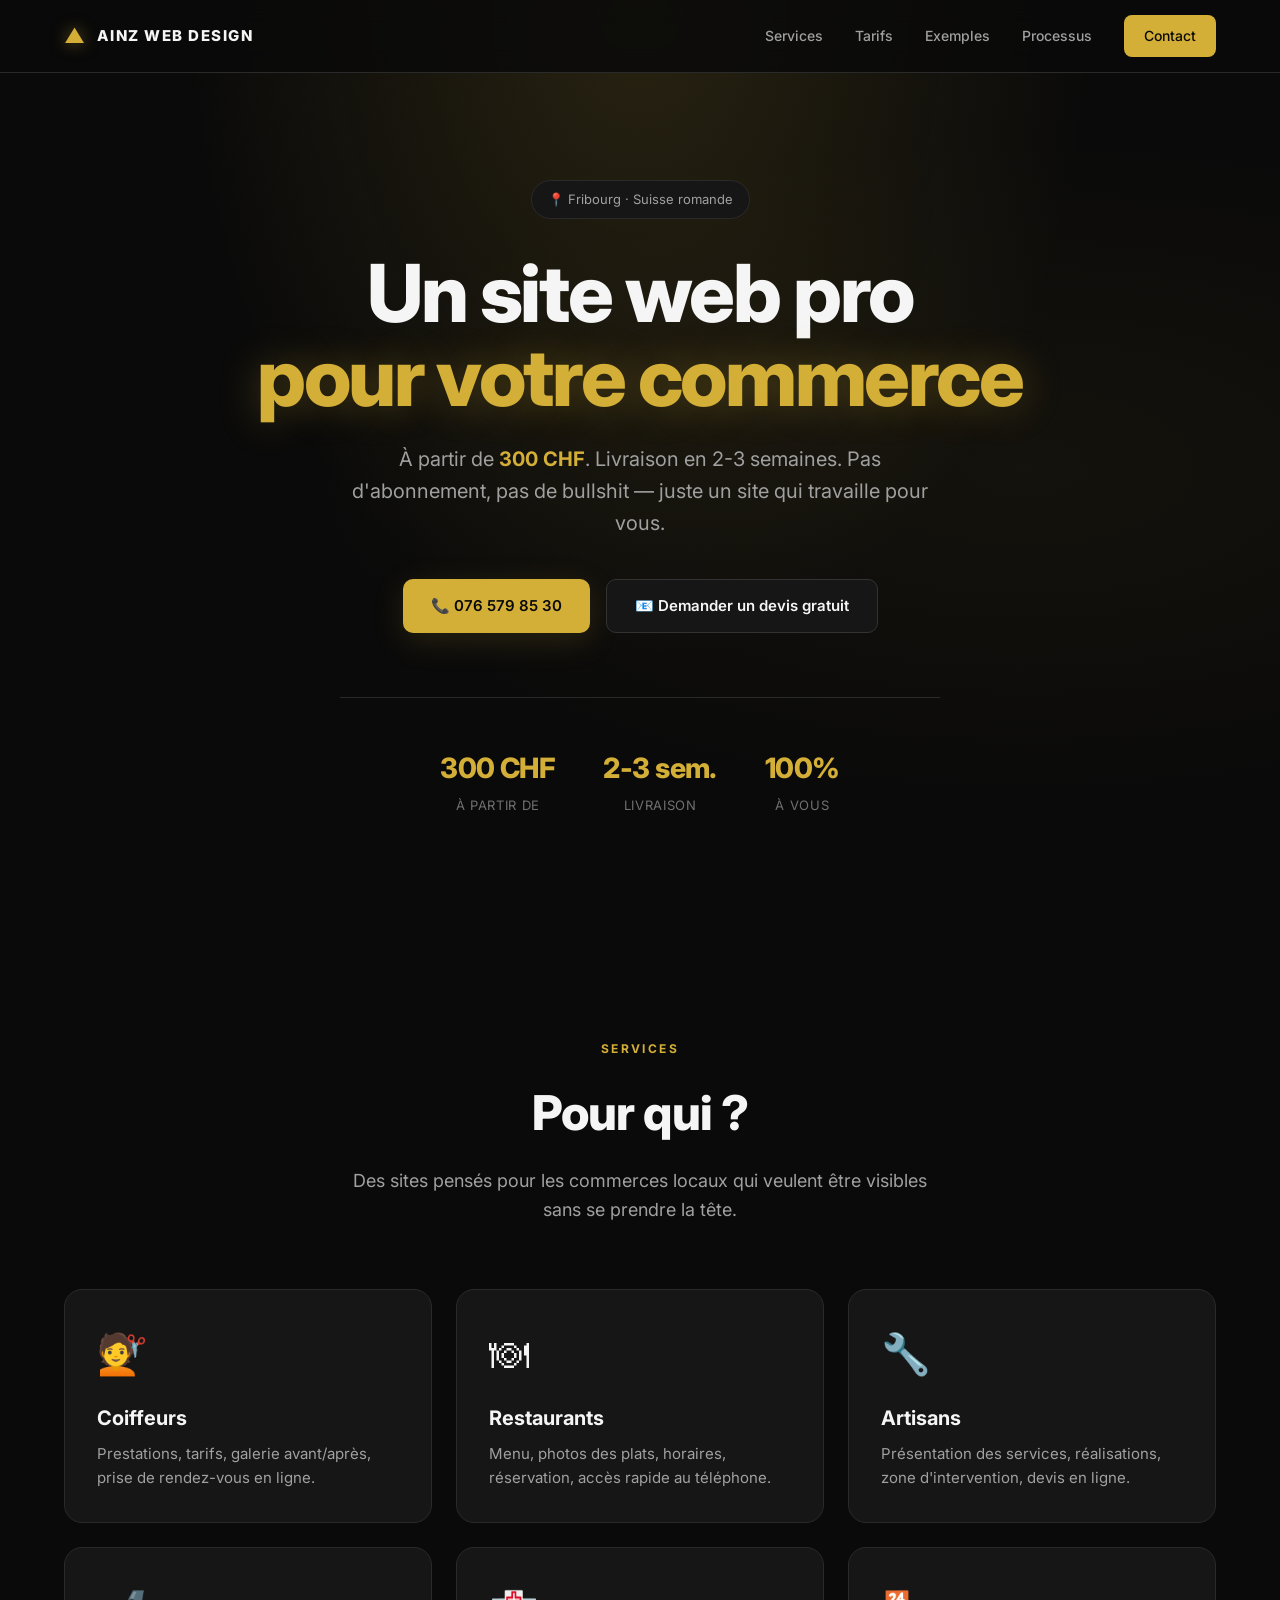
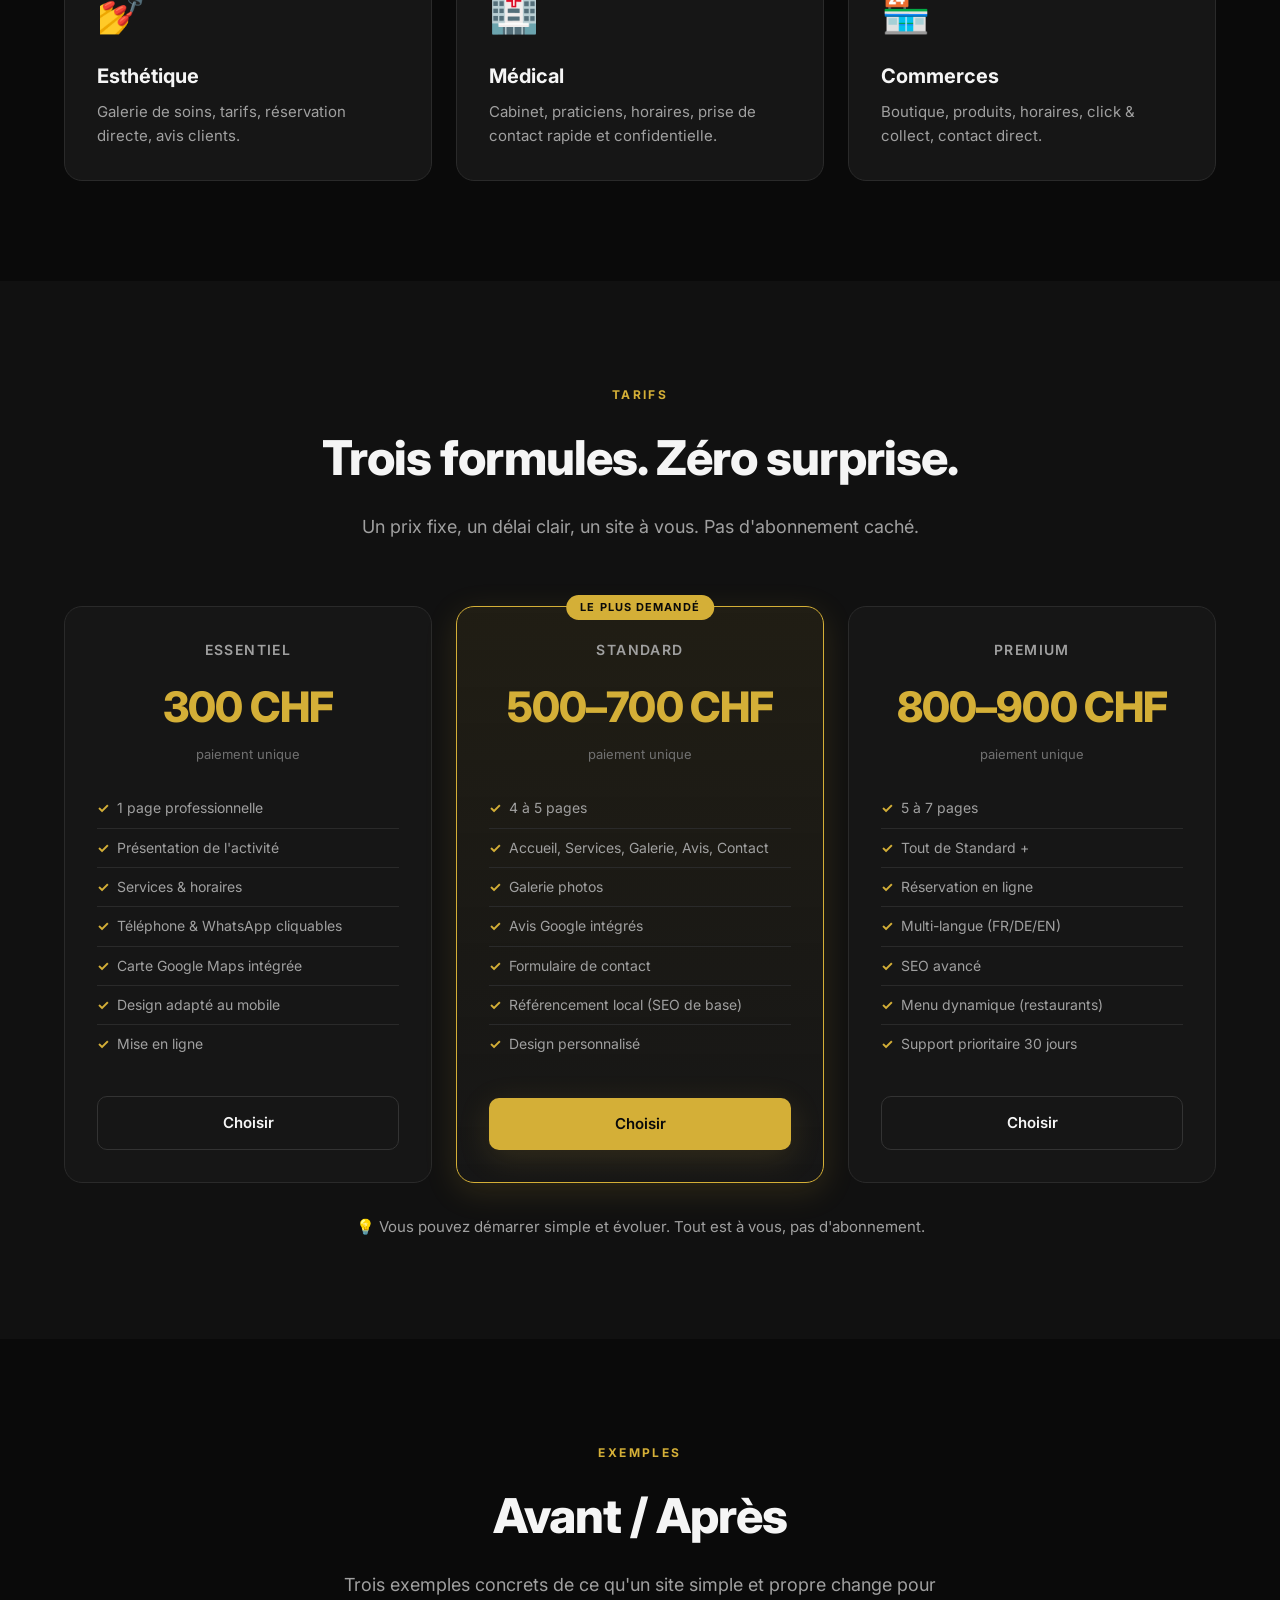
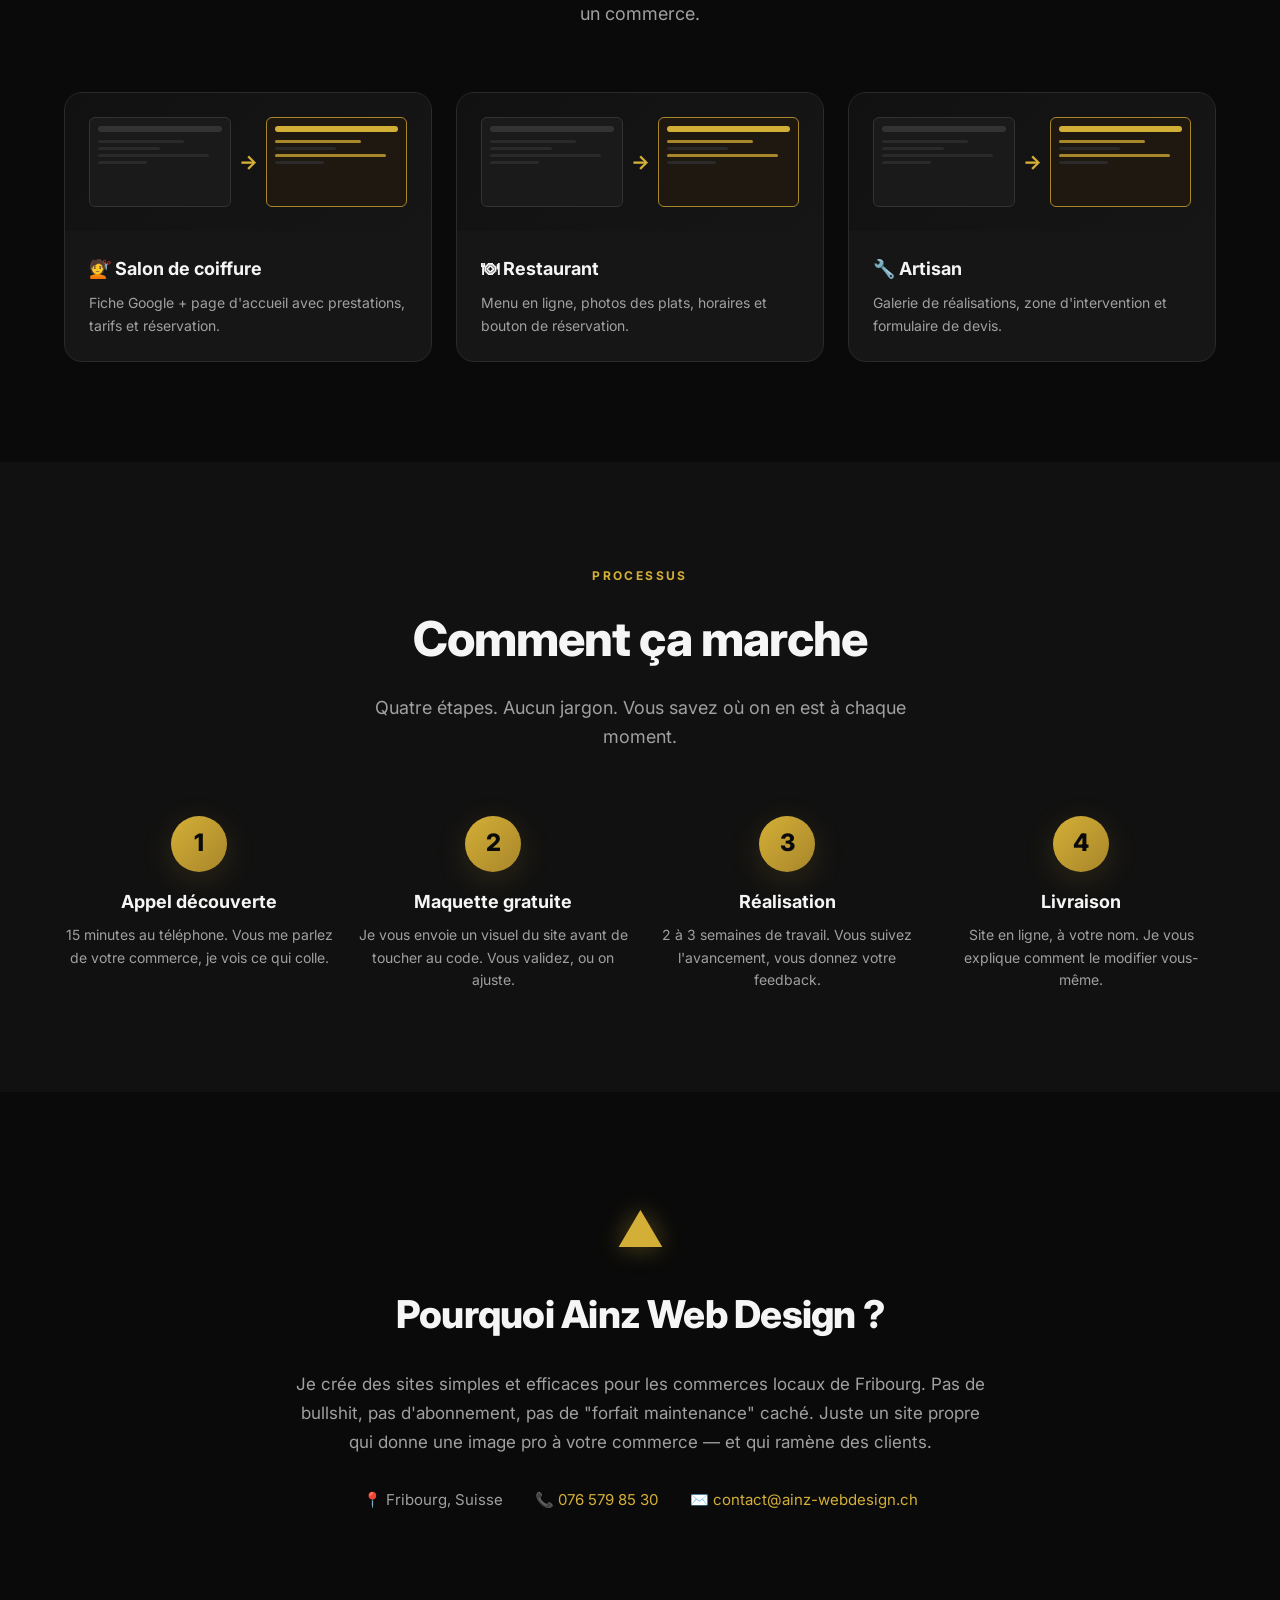
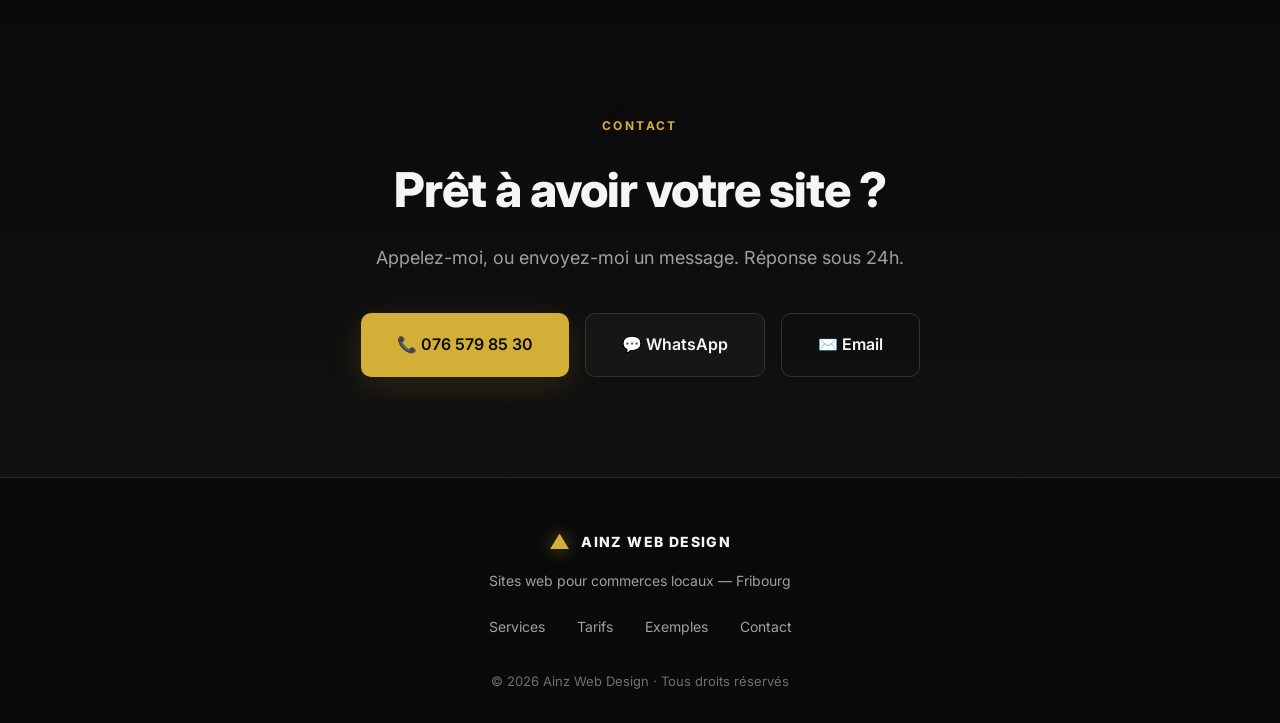
==== index.html @ 187d1e25 "Initial site Ainz Web Design" ====
<!DOCTYPE html>
<html lang="fr">
<head>
    <meta charset="UTF-8">
    <meta name="viewport" content="width=device-width, initial-scale=1.0">
    <title>Ainz Web Design — Sites web pour commerces locaux à Fribourg</title>
    <meta name="description" content="Création de sites web professionnels pour coiffeurs, restaurants, artisans et commerces locaux à Fribourg. À partir de 300 CHF. Livraison en 2-3 semaines.">
    <meta name="theme-color" content="#0a0a0a">
    <link rel="stylesheet" href="style.css">
    <link rel="preconnect" href="https://fonts.googleapis.com">
    <link rel="preconnect" href="https://fonts.gstatic.com" crossorigin>
    <link href="https://fonts.googleapis.com/css2?family=Inter:wght@400;500;600;700;800&display=swap" rel="stylesheet">
</head>
<body>

    <!-- Navigation -->
    <nav class="nav">
        <div class="container nav-inner">
            <a href="#" class="logo">
                <span class="logo-mark">▲</span>
                <span class="logo-text">AINZ WEB DESIGN</span>
            </a>
            <div class="nav-links">
                <a href="#services">Services</a>
                <a href="#pricing">Tarifs</a>
                <a href="#examples">Exemples</a>
                <a href="#process">Processus</a>
                <a href="#contact" class="nav-cta">Contact</a>
            </div>
            <button class="nav-toggle" aria-label="Menu">
                <span></span><span></span><span></span>
            </button>
        </div>
    </nav>

    <!-- Hero -->
    <header class="hero">
        <div class="hero-bg"></div>
        <div class="container hero-content">
            <div class="hero-badge">📍 Fribourg · Suisse romande</div>
            <h1 class="hero-title">
                Un site web pro<br>
                <span class="gold">pour votre commerce</span>
            </h1>
            <p class="hero-subtitle">
                À partir de <strong>300 CHF</strong>. Livraison en 2-3 semaines.
                Pas d'abonnement, pas de bullshit — juste un site qui travaille pour vous.
            </p>
            <div class="hero-cta">
                <a href="tel:+41765798530" class="btn btn-primary">
                    📞 076 579 85 30
                </a>
                <a href="#contact" class="btn btn-secondary">
                    📧 Demander un devis gratuit
                </a>
            </div>
            <div class="hero-stats">
                <div class="stat">
                    <div class="stat-num">300 CHF</div>
                    <div class="stat-label">à partir de</div>
                </div>
                <div class="stat">
                    <div class="stat-num">2-3 sem.</div>
                    <div class="stat-label">livraison</div>
                </div>
                <div class="stat">
                    <div class="stat-num">100%</div>
                    <div class="stat-label">à vous</div>
                </div>
            </div>
        </div>
    </header>

    <!-- Services -->
    <section id="services" class="section">
        <div class="container">
            <div class="section-head">
                <span class="section-tag">SERVICES</span>
                <h2>Pour qui ?</h2>
                <p>Des sites pensés pour les commerces locaux qui veulent être visibles sans se prendre la tête.</p>
            </div>
            <div class="services-grid">
                <div class="service-card">
                    <div class="service-icon">💇</div>
                    <h3>Coiffeurs</h3>
                    <p>Prestations, tarifs, galerie avant/après, prise de rendez-vous en ligne.</p>
                </div>
                <div class="service-card">
                    <div class="service-icon">🍽</div>
                    <h3>Restaurants</h3>
                    <p>Menu, photos des plats, horaires, réservation, accès rapide au téléphone.</p>
                </div>
                <div class="service-card">
                    <div class="service-icon">🔧</div>
                    <h3>Artisans</h3>
                    <p>Présentation des services, réalisations, zone d'intervention, devis en ligne.</p>
                </div>
                <div class="service-card">
                    <div class="service-icon">💅</div>
                    <h3>Esthétique</h3>
                    <p>Galerie de soins, tarifs, réservation directe, avis clients.</p>
                </div>
                <div class="service-card">
                    <div class="service-icon">🏥</div>
                    <h3>Médical</h3>
                    <p>Cabinet, praticiens, horaires, prise de contact rapide et confidentielle.</p>
                </div>
                <div class="service-card">
                    <div class="service-icon">🏪</div>
                    <h3>Commerces</h3>
                    <p>Boutique, produits, horaires, click &amp; collect, contact direct.</p>
                </div>
            </div>
        </div>
    </section>

    <!-- Pricing -->
    <section id="pricing" class="section section-alt">
        <div class="container">
            <div class="section-head">
                <span class="section-tag">TARIFS</span>
                <h2>Trois formules. Zéro surprise.</h2>
                <p>Un prix fixe, un délai clair, un site à vous. Pas d'abonnement caché.</p>
            </div>
            <div class="pricing-grid">
                <div class="pricing-card">
                    <div class="pricing-name">Essentiel</div>
                    <div class="pricing-price">300 CHF</div>
                    <div class="pricing-period">paiement unique</div>
                    <ul class="pricing-features">
                        <li>1 page professionnelle</li>
                        <li>Présentation de l'activité</li>
                        <li>Services &amp; horaires</li>
                        <li>Téléphone &amp; WhatsApp cliquables</li>
                        <li>Carte Google Maps intégrée</li>
                        <li>Design adapté au mobile</li>
                        <li>Mise en ligne</li>
                    </ul>
                    <a href="#contact" class="btn btn-outline">Choisir</a>
                </div>
                <div class="pricing-card pricing-featured">
                    <div class="pricing-badge">LE PLUS DEMANDÉ</div>
                    <div class="pricing-name">Standard</div>
                    <div class="pricing-price">500–700 CHF</div>
                    <div class="pricing-period">paiement unique</div>
                    <ul class="pricing-features">
                        <li>4 à 5 pages</li>
                        <li>Accueil, Services, Galerie, Avis, Contact</li>
                        <li>Galerie photos</li>
                        <li>Avis Google intégrés</li>
                        <li>Formulaire de contact</li>
                        <li>Référencement local (SEO de base)</li>
                        <li>Design personnalisé</li>
                    </ul>
                    <a href="#contact" class="btn btn-primary">Choisir</a>
                </div>
                <div class="pricing-card">
                    <div class="pricing-name">Premium</div>
                    <div class="pricing-price">800–900 CHF</div>
                    <div class="pricing-period">paiement unique</div>
                    <ul class="pricing-features">
                        <li>5 à 7 pages</li>
                        <li>Tout de Standard +</li>
                        <li>Réservation en ligne</li>
                        <li>Multi-langue (FR/DE/EN)</li>
                        <li>SEO avancé</li>
                        <li>Menu dynamique (restaurants)</li>
                        <li>Support prioritaire 30 jours</li>
                    </ul>
                    <a href="#contact" class="btn btn-outline">Choisir</a>
                </div>
            </div>
            <p class="pricing-note">
                💡 Vous pouvez démarrer simple et évoluer. Tout est à vous, pas d'abonnement.
            </p>
        </div>
    </section>

    <!-- Examples -->
    <section id="examples" class="section">
        <div class="container">
            <div class="section-head">
                <span class="section-tag">EXEMPLES</span>
                <h2>Avant / Après</h2>
                <p>Trois exemples concrets de ce qu'un site simple et propre change pour un commerce.</p>
            </div>
            <div class="examples-grid">
                <div class="example-card">
                    <div class="example-preview">
                        <div class="example-mock mock-before">
                            <div class="mock-bar"></div>
                            <div class="mock-line w70"></div>
                            <div class="mock-line w50"></div>
                            <div class="mock-line w90"></div>
                            <div class="mock-line w40"></div>
                        </div>
                        <div class="example-arrow">→</div>
                        <div class="example-mock mock-after">
                            <div class="mock-bar gold"></div>
                            <div class="mock-line w70 gold"></div>
                            <div class="mock-line w50"></div>
                            <div class="mock-line w90 gold"></div>
                            <div class="mock-line w40"></div>
                        </div>
                    </div>
                    <div class="example-info">
                        <h3>💇 Salon de coiffure</h3>
                        <p>Fiche Google + page d'accueil avec prestations, tarifs et réservation.</p>
                    </div>
                </div>
                <div class="example-card">
                    <div class="example-preview">
                        <div class="example-mock mock-before">
                            <div class="mock-bar"></div>
                            <div class="mock-line w70"></div>
                            <div class="mock-line w50"></div>
                            <div class="mock-line w90"></div>
                            <div class="mock-line w40"></div>
                        </div>
                        <div class="example-arrow">→</div>
                        <div class="example-mock mock-after">
                            <div class="mock-bar gold"></div>
                            <div class="mock-line w70 gold"></div>
                            <div class="mock-line w50"></div>
                            <div class="mock-line w90 gold"></div>
                            <div class="mock-line w40"></div>
                        </div>
                    </div>
                    <div class="example-info">
                        <h3>🍽 Restaurant</h3>
                        <p>Menu en ligne, photos des plats, horaires et bouton de réservation.</p>
                    </div>
                </div>
                <div class="example-card">
                    <div class="example-preview">
                        <div class="example-mock mock-before">
                            <div class="mock-bar"></div>
                            <div class="mock-line w70"></div>
                            <div class="mock-line w50"></div>
                            <div class="mock-line w90"></div>
                            <div class="mock-line w40"></div>
                        </div>
                        <div class="example-arrow">→</div>
                        <div class="example-mock mock-after">
                            <div class="mock-bar gold"></div>
                            <div class="mock-line w70 gold"></div>
                            <div class="mock-line w50"></div>
                            <div class="mock-line w90 gold"></div>
                            <div class="mock-line w40"></div>
                        </div>
                    </div>
                    <div class="example-info">
                        <h3>🔧 Artisan</h3>
                        <p>Galerie de réalisations, zone d'intervention et formulaire de devis.</p>
                    </div>
                </div>
            </div>
        </div>
    </section>

    <!-- Process -->
    <section id="process" class="section section-alt">
        <div class="container">
            <div class="section-head">
                <span class="section-tag">PROCESSUS</span>
                <h2>Comment ça marche</h2>
                <p>Quatre étapes. Aucun jargon. Vous savez où on en est à chaque moment.</p>
            </div>
            <div class="process-grid">
                <div class="process-step">
                    <div class="process-num">1</div>
                    <h3>Appel découverte</h3>
                    <p>15 minutes au téléphone. Vous me parlez de votre commerce, je vois ce qui colle.</p>
                </div>
                <div class="process-step">
                    <div class="process-num">2</div>
                    <h3>Maquette gratuite</h3>
                    <p>Je vous envoie un visuel du site avant de toucher au code. Vous validez, ou on ajuste.</p>
                </div>
                <div class="process-step">
                    <div class="process-num">3</div>
                    <h3>Réalisation</h3>
                    <p>2 à 3 semaines de travail. Vous suivez l'avancement, vous donnez votre feedback.</p>
                </div>
                <div class="process-step">
                    <div class="process-num">4</div>
                    <h3>Livraison</h3>
                    <p>Site en ligne, à votre nom. Je vous explique comment le modifier vous-même.</p>
                </div>
            </div>
        </div>
    </section>

    <!-- About -->
    <section class="section">
        <div class="container">
            <div class="about">
                <div class="about-icon">▲</div>
                <h2>Pourquoi Ainz Web Design ?</h2>
                <p>
                    Je crée des sites simples et efficaces pour les commerces locaux de Fribourg.
                    Pas de bullshit, pas d'abonnement, pas de "forfait maintenance" caché.
                    Juste un site propre qui donne une image pro à votre commerce — et qui ramène des clients.
                </p>
                <div class="about-meta">
                    <div>📍 Fribourg, Suisse</div>
                    <div>📞 <a href="tel:+41765798530">076 579 85 30</a></div>
                    <div>✉️ <a href="mailto:contact@ainz-webdesign.ch">contact@ainz-webdesign.ch</a></div>
                </div>
            </div>
        </div>
    </section>

    <!-- Contact -->
    <section id="contact" class="section section-cta">
        <div class="container">
            <div class="cta-content">
                <span class="section-tag gold">CONTACT</span>
                <h2>Prêt à avoir votre site ?</h2>
                <p>Appelez-moi, ou envoyez-moi un message. Réponse sous 24h.</p>
                <div class="cta-buttons">
                    <a href="tel:+41765798530" class="btn btn-primary btn-large">
                        📞 076 579 85 30
                    </a>
                    <a href="https://wa.me/41765798530?text=Bonjour%2C%20je%20souhaite%20un%20devis%20pour%20un%20site%20web"
                       target="_blank" rel="noopener" class="btn btn-secondary btn-large">
                        💬 WhatsApp
                    </a>
                    <a href="mailto:contact@ainz-webdesign.ch?subject=Demande%20de%20devis%20site%20web"
                       class="btn btn-outline btn-large">
                        ✉️ Email
                    </a>
                </div>
            </div>
        </div>
    </section>

    <!-- Footer -->
    <footer class="footer">
        <div class="container">
            <div class="footer-inner">
                <div class="footer-brand">
                    <span class="logo-mark">▲</span>
                    <span class="logo-text">AINZ WEB DESIGN</span>
                </div>
                <p class="footer-tagline">Sites web pour commerces locaux — Fribourg</p>
                <div class="footer-links">
                    <a href="#services">Services</a>
                    <a href="#pricing">Tarifs</a>
                    <a href="#examples">Exemples</a>
                    <a href="#contact">Contact</a>
                </div>
                <p class="footer-copy">© 2026 Ainz Web Design · Tous droits réservés</p>
            </div>
        </div>
    </footer>

    <script src="script.js"></script>
</body>
</html>
---- style.css ----
/* ============================================
   AINZ WEB DESIGN — Dark premium theme
   ============================================ */

:root {
    --bg: #0a0a0a;
    --bg-alt: #111111;
    --bg-card: #161616;
    --bg-card-hover: #1c1c1c;
    --border: #2a2a2a;
    --border-light: #333333;
    --text: #f5f5f5;
    --text-dim: #a0a0a0;
    --text-muted: #707070;
    --gold: #d4af37;
    --gold-bright: #f0c850;
    --gold-dark: #a8862a;
    --radius: 12px;
    --radius-lg: 18px;
    --shadow: 0 8px 32px rgba(0, 0, 0, 0.5);
    --shadow-gold: 0 8px 32px rgba(212, 175, 55, 0.15);
    --transition: 0.25s cubic-bezier(0.4, 0, 0.2, 1);
}

* {
    margin: 0;
    padding: 0;
    box-sizing: border-box;
}

html {
    scroll-behavior: smooth;
}

body {
    font-family: 'Inter', -apple-system, BlinkMacSystemFont, 'Segoe UI', sans-serif;
    background: var(--bg);
    color: var(--text);
    line-height: 1.6;
    -webkit-font-smoothing: antialiased;
    overflow-x: hidden;
}

a {
    color: inherit;
    text-decoration: none;
}

img {
    max-width: 100%;
    display: block;
}

.container {
    max-width: 1200px;
    margin: 0 auto;
    padding: 0 24px;
}

/* ============================================
   Navigation
   ============================================ */

.nav {
    position: fixed;
    top: 0;
    left: 0;
    right: 0;
    z-index: 100;
    background: rgba(10, 10, 10, 0.85);
    backdrop-filter: blur(12px);
    -webkit-backdrop-filter: blur(12px);
    border-bottom: 1px solid var(--border);
    transition: var(--transition);
}

.nav.scrolled {
    background: rgba(10, 10, 10, 0.95);
}

.nav-inner {
    display: flex;
    align-items: center;
    justify-content: space-between;
    height: 72px;
}

.logo {
    display: flex;
    align-items: center;
    gap: 10px;
    font-weight: 800;
    font-size: 15px;
    letter-spacing: 0.1em;
}

.logo-mark {
    color: var(--gold);
    font-size: 20px;
    text-shadow: 0 0 16px rgba(212, 175, 55, 0.5);
}

.nav-links {
    display: flex;
    align-items: center;
    gap: 32px;
}

.nav-links a {
    color: var(--text-dim);
    font-size: 14px;
    font-weight: 500;
    transition: var(--transition);
}

.nav-links a:hover {
    color: var(--gold);
}

.nav-cta {
    background: var(--gold);
    color: var(--bg) !important;
    padding: 10px 20px;
    border-radius: 8px;
    font-weight: 600;
}

.nav-cta:hover {
    background: var(--gold-bright) !important;
    color: var(--bg) !important;
    transform: translateY(-1px);
}

.nav-toggle {
    display: none;
    flex-direction: column;
    gap: 5px;
    background: none;
    border: none;
    cursor: pointer;
    padding: 8px;
}

.nav-toggle span {
    display: block;
    width: 24px;
    height: 2px;
    background: var(--text);
    transition: var(--transition);
}

/* ============================================
   Hero
   ============================================ */

.hero {
    position: relative;
    padding: 180px 0 120px;
    overflow: hidden;
    text-align: center;
}

.hero-bg {
    position: absolute;
    inset: 0;
    background:
        radial-gradient(ellipse at 50% 0%, rgba(212, 175, 55, 0.15) 0%, transparent 50%),
        radial-gradient(ellipse at 80% 50%, rgba(212, 175, 55, 0.05) 0%, transparent 50%);
    pointer-events: none;
}

.hero-content {
    position: relative;
    z-index: 1;
}

.hero-badge {
    display: inline-block;
    padding: 8px 16px;
    background: var(--bg-card);
    border: 1px solid var(--border);
    border-radius: 999px;
    font-size: 13px;
    color: var(--text-dim);
    margin-bottom: 32px;
}

.hero-title {
    font-size: clamp(2.5rem, 7vw, 5rem);
    font-weight: 800;
    line-height: 1.05;
    letter-spacing: -0.03em;
    margin-bottom: 24px;
}

.gold {
    color: var(--gold);
    text-shadow: 0 0 40px rgba(212, 175, 55, 0.3);
}

.hero-subtitle {
    font-size: clamp(1rem, 2vw, 1.25rem);
    color: var(--text-dim);
    max-width: 600px;
    margin: 0 auto 40px;
}

.hero-subtitle strong {
    color: var(--gold);
}

.hero-cta {
    display: flex;
    gap: 16px;
    justify-content: center;
    flex-wrap: wrap;
    margin-bottom: 64px;
}

.hero-stats {
    display: flex;
    gap: 48px;
    justify-content: center;
    flex-wrap: wrap;
    padding-top: 48px;
    border-top: 1px solid var(--border);
    max-width: 600px;
    margin: 0 auto;
}

.stat {
    text-align: center;
}

.stat-num {
    font-size: 28px;
    font-weight: 800;
    color: var(--gold);
    letter-spacing: -0.02em;
}

.stat-label {
    font-size: 13px;
    color: var(--text-muted);
    text-transform: uppercase;
    letter-spacing: 0.05em;
    margin-top: 4px;
}

/* ============================================
   Buttons
   ============================================ */

.btn {
    display: inline-flex;
    align-items: center;
    justify-content: center;
    gap: 8px;
    padding: 14px 28px;
    border-radius: 10px;
    font-weight: 600;
    font-size: 15px;
    cursor: pointer;
    border: none;
    transition: var(--transition);
    font-family: inherit;
}

.btn-primary {
    background: var(--gold);
    color: var(--bg);
    box-shadow: var(--shadow-gold);
}

.btn-primary:hover {
    background: var(--gold-bright);
    transform: translateY(-2px);
    box-shadow: 0 12px 40px rgba(212, 175, 55, 0.3);
}

.btn-secondary {
    background: var(--bg-card);
    color: var(--text);
    border: 1px solid var(--border-light);
}

.btn-secondary:hover {
    background: var(--bg-card-hover);
    border-color: var(--gold);
    color: var(--gold);
    transform: translateY(-2px);
}

.btn-outline {
    background: transparent;
    color: var(--text);
    border: 1px solid var(--border-light);
}

.btn-outline:hover {
    background: var(--bg-card);
    border-color: var(--gold);
    color: var(--gold);
}

.btn-large {
    padding: 18px 36px;
    font-size: 16px;
}

/* ============================================
   Sections
   ============================================ */

.section {
    padding: 100px 0;
}

.section-alt {
    background: var(--bg-alt);
}

.section-head {
    text-align: center;
    margin-bottom: 64px;
}

.section-tag {
    display: inline-block;
    color: var(--gold);
    font-size: 12px;
    font-weight: 700;
    letter-spacing: 0.2em;
    margin-bottom: 16px;
}

.section-head h2 {
    font-size: clamp(2rem, 4vw, 3rem);
    font-weight: 800;
    letter-spacing: -0.02em;
    margin-bottom: 16px;
}

.section-head p {
    font-size: 18px;
    color: var(--text-dim);
    max-width: 600px;
    margin: 0 auto;
}

/* ============================================
   Services
   ============================================ */

.services-grid {
    display: grid;
    grid-template-columns: repeat(auto-fit, minmax(280px, 1fr));
    gap: 24px;
}

.service-card {
    background: var(--bg-card);
    border: 1px solid var(--border);
    border-radius: var(--radius-lg);
    padding: 32px;
    transition: var(--transition);
}

.service-card:hover {
    background: var(--bg-card-hover);
    border-color: var(--gold);
    transform: translateY(-4px);
    box-shadow: var(--shadow-gold);
}

.service-icon {
    font-size: 40px;
    margin-bottom: 16px;
}

.service-card h3 {
    font-size: 20px;
    font-weight: 700;
    margin-bottom: 8px;
}

.service-card p {
    color: var(--text-dim);
    font-size: 15px;
}

/* ============================================
   Pricing
   ============================================ */

.pricing-grid {
    display: grid;
    grid-template-columns: repeat(auto-fit, minmax(280px, 1fr));
    gap: 24px;
    margin-bottom: 32px;
}

.pricing-card {
    background: var(--bg-card);
    border: 1px solid var(--border);
    border-radius: var(--radius-lg);
    padding: 32px;
    text-align: center;
    position: relative;
    transition: var(--transition);
    display: flex;
    flex-direction: column;
}

.pricing-card:hover {
    transform: translateY(-4px);
    border-color: var(--gold);
}

.pricing-featured {
    background: linear-gradient(180deg, rgba(212, 175, 55, 0.08) 0%, var(--bg-card) 100%);
    border-color: var(--gold);
    box-shadow: var(--shadow-gold);
}

.pricing-badge {
    position: absolute;
    top: -12px;
    left: 50%;
    transform: translateX(-50%);
    background: var(--gold);
    color: var(--bg);
    padding: 4px 14px;
    border-radius: 999px;
    font-size: 11px;
    font-weight: 700;
    letter-spacing: 0.1em;
    white-space: nowrap;
}

.pricing-name {
    font-size: 14px;
    font-weight: 600;
    color: var(--text-dim);
    letter-spacing: 0.1em;
    text-transform: uppercase;
    margin-bottom: 12px;
}

.pricing-price {
    font-size: 42px;
    font-weight: 800;
    color: var(--gold);
    letter-spacing: -0.02em;
    margin-bottom: 4px;
}

.pricing-period {
    font-size: 13px;
    color: var(--text-muted);
    margin-bottom: 24px;
}

.pricing-features {
    list-style: none;
    text-align: left;
    margin-bottom: 32px;
    flex: 1;
}

.pricing-features li {
    padding: 8px 0;
    font-size: 14px;
    color: var(--text-dim);
    border-bottom: 1px solid var(--border);
}

.pricing-features li:last-child {
    border-bottom: none;
}

.pricing-features li::before {
    content: "✓";
    color: var(--gold);
    font-weight: 700;
    margin-right: 8px;
}

.pricing-note {
    text-align: center;
    color: var(--text-dim);
    font-size: 15px;
    margin-top: 24px;
}

/* ============================================
   Examples
   ============================================ */

.examples-grid {
    display: grid;
    grid-template-columns: repeat(auto-fit, minmax(300px, 1fr));
    gap: 24px;
}

.example-card {
    background: var(--bg-card);
    border: 1px solid var(--border);
    border-radius: var(--radius-lg);
    overflow: hidden;
    transition: var(--transition);
}

.example-card:hover {
    transform: translateY(-4px);
    border-color: var(--gold);
}

.example-preview {
    display: flex;
    align-items: center;
    gap: 8px;
    padding: 24px;
    background: linear-gradient(135deg, var(--bg-alt) 0%, var(--bg-card) 100%);
    justify-content: center;
}

.example-mock {
    background: #1a1a1a;
    border: 1px solid var(--border-light);
    border-radius: 6px;
    padding: 8px;
    flex: 1;
    min-height: 90px;
    display: flex;
    flex-direction: column;
    gap: 4px;
}

.mock-after {
    background: #1f1810;
    border-color: var(--gold-dark);
}

.mock-bar {
    height: 6px;
    background: #333;
    border-radius: 3px;
    margin-bottom: 4px;
}

.mock-bar.gold {
    background: var(--gold);
}

.mock-line {
    height: 3px;
    background: #2a2a2a;
    border-radius: 2px;
}

.mock-line.gold {
    background: var(--gold-dark);
}

.w40 { width: 40%; }
.w50 { width: 50%; }
.w70 { width: 70%; }
.w90 { width: 90%; }

.example-arrow {
    color: var(--gold);
    font-size: 20px;
    font-weight: 700;
}

.example-info {
    padding: 24px;
}

.example-info h3 {
    font-size: 18px;
    font-weight: 700;
    margin-bottom: 8px;
}

.example-info p {
    color: var(--text-dim);
    font-size: 14px;
}

/* ============================================
   Process
   ============================================ */

.process-grid {
    display: grid;
    grid-template-columns: repeat(auto-fit, minmax(220px, 1fr));
    gap: 24px;
}

.process-step {
    text-align: center;
}

.process-num {
    width: 56px;
    height: 56px;
    margin: 0 auto 16px;
    background: linear-gradient(135deg, var(--gold) 0%, var(--gold-dark) 100%);
    color: var(--bg);
    border-radius: 50%;
    display: flex;
    align-items: center;
    justify-content: center;
    font-size: 24px;
    font-weight: 800;
    box-shadow: var(--shadow-gold);
}

.process-step h3 {
    font-size: 18px;
    font-weight: 700;
    margin-bottom: 8px;
}

.process-step p {
    color: var(--text-dim);
    font-size: 14px;
}

/* ============================================
   About
   ============================================ */

.about {
    max-width: 700px;
    margin: 0 auto;
    text-align: center;
}

.about-icon {
    font-size: 48px;
    color: var(--gold);
    margin-bottom: 16px;
    text-shadow: 0 0 24px rgba(212, 175, 55, 0.4);
}

.about h2 {
    font-size: clamp(1.75rem, 3vw, 2.5rem);
    font-weight: 800;
    letter-spacing: -0.02em;
    margin-bottom: 24px;
}

.about p {
    font-size: 17px;
    color: var(--text-dim);
    line-height: 1.7;
    margin-bottom: 32px;
}

.about-meta {
    display: flex;
    gap: 32px;
    justify-content: center;
    flex-wrap: wrap;
    color: var(--text-dim);
    font-size: 15px;
}

.about-meta a {
    color: var(--gold);
    transition: var(--transition);
}

.about-meta a:hover {
    color: var(--gold-bright);
}

/* ============================================
   CTA section
   ============================================ */

.section-cta {
    background: linear-gradient(180deg, var(--bg) 0%, var(--bg-alt) 100%);
}

.cta-content {
    text-align: center;
    max-width: 700px;
    margin: 0 auto;
}

.cta-content h2 {
    font-size: clamp(2rem, 4vw, 3rem);
    font-weight: 800;
    letter-spacing: -0.02em;
    margin-bottom: 16px;
}

.cta-content p {
    font-size: 18px;
    color: var(--text-dim);
    margin-bottom: 40px;
}

.cta-buttons {
    display: flex;
    gap: 16px;
    justify-content: center;
    flex-wrap: wrap;
}

/* ============================================
   Footer
   ============================================ */

.footer {
    background: var(--bg);
    border-top: 1px solid var(--border);
    padding: 48px 0 32px;
}

.footer-inner {
    text-align: center;
}

.footer-brand {
    display: flex;
    align-items: center;
    justify-content: center;
    gap: 10px;
    margin-bottom: 12px;
    font-weight: 800;
    font-size: 14px;
    letter-spacing: 0.1em;
}

.footer-tagline {
    color: var(--text-dim);
    font-size: 14px;
    margin-bottom: 24px;
}

.footer-links {
    display: flex;
    gap: 32px;
    justify-content: center;
    margin-bottom: 32px;
    flex-wrap: wrap;
}

.footer-links a {
    color: var(--text-dim);
    font-size: 14px;
    transition: var(--transition);
}

.footer-links a:hover {
    color: var(--gold);
}

.footer-copy {
    color: var(--text-muted);
    font-size: 13px;
}

/* ============================================
   Fade-in animation
   ============================================ */

.fade-in {
    opacity: 0;
    transform: translateY(20px);
    transition: opacity 0.6s ease-out, transform 0.6s ease-out;
}

.fade-in.visible {
    opacity: 1;
    transform: translateY(0);
}

/* ============================================
   Mobile responsive
   ============================================ */

@media (max-width: 768px) {
    .nav-links {
        display: none;
        position: absolute;
        top: 72px;
        left: 0;
        right: 0;
        flex-direction: column;
        background: rgba(10, 10, 10, 0.98);
        backdrop-filter: blur(12px);
        border-bottom: 1px solid var(--border);
        padding: 24px;
        gap: 20px;
        align-items: flex-start;
    }

    .nav-links.open {
        display: flex;
    }

    .nav-toggle {
        display: flex;
    }

    .nav-toggle.active span:nth-child(1) {
        transform: translateY(7px) rotate(45deg);
    }

    .nav-toggle.active span:nth-child(2) {
        opacity: 0;
    }

    .nav-toggle.active span:nth-child(3) {
        transform: translateY(-7px) rotate(-45deg);
    }

    .hero {
        padding: 140px 0 80px;
    }

    .section {
        padding: 64px 0;
    }

    .section-head {
        margin-bottom: 40px;
    }

    .hero-stats {
        gap: 32px;
    }

    .stat-num {
        font-size: 22px;
    }

    .about-meta {
        gap: 16px;
        flex-direction: column;
    }

    .footer-links {
        gap: 20px;
    }
}
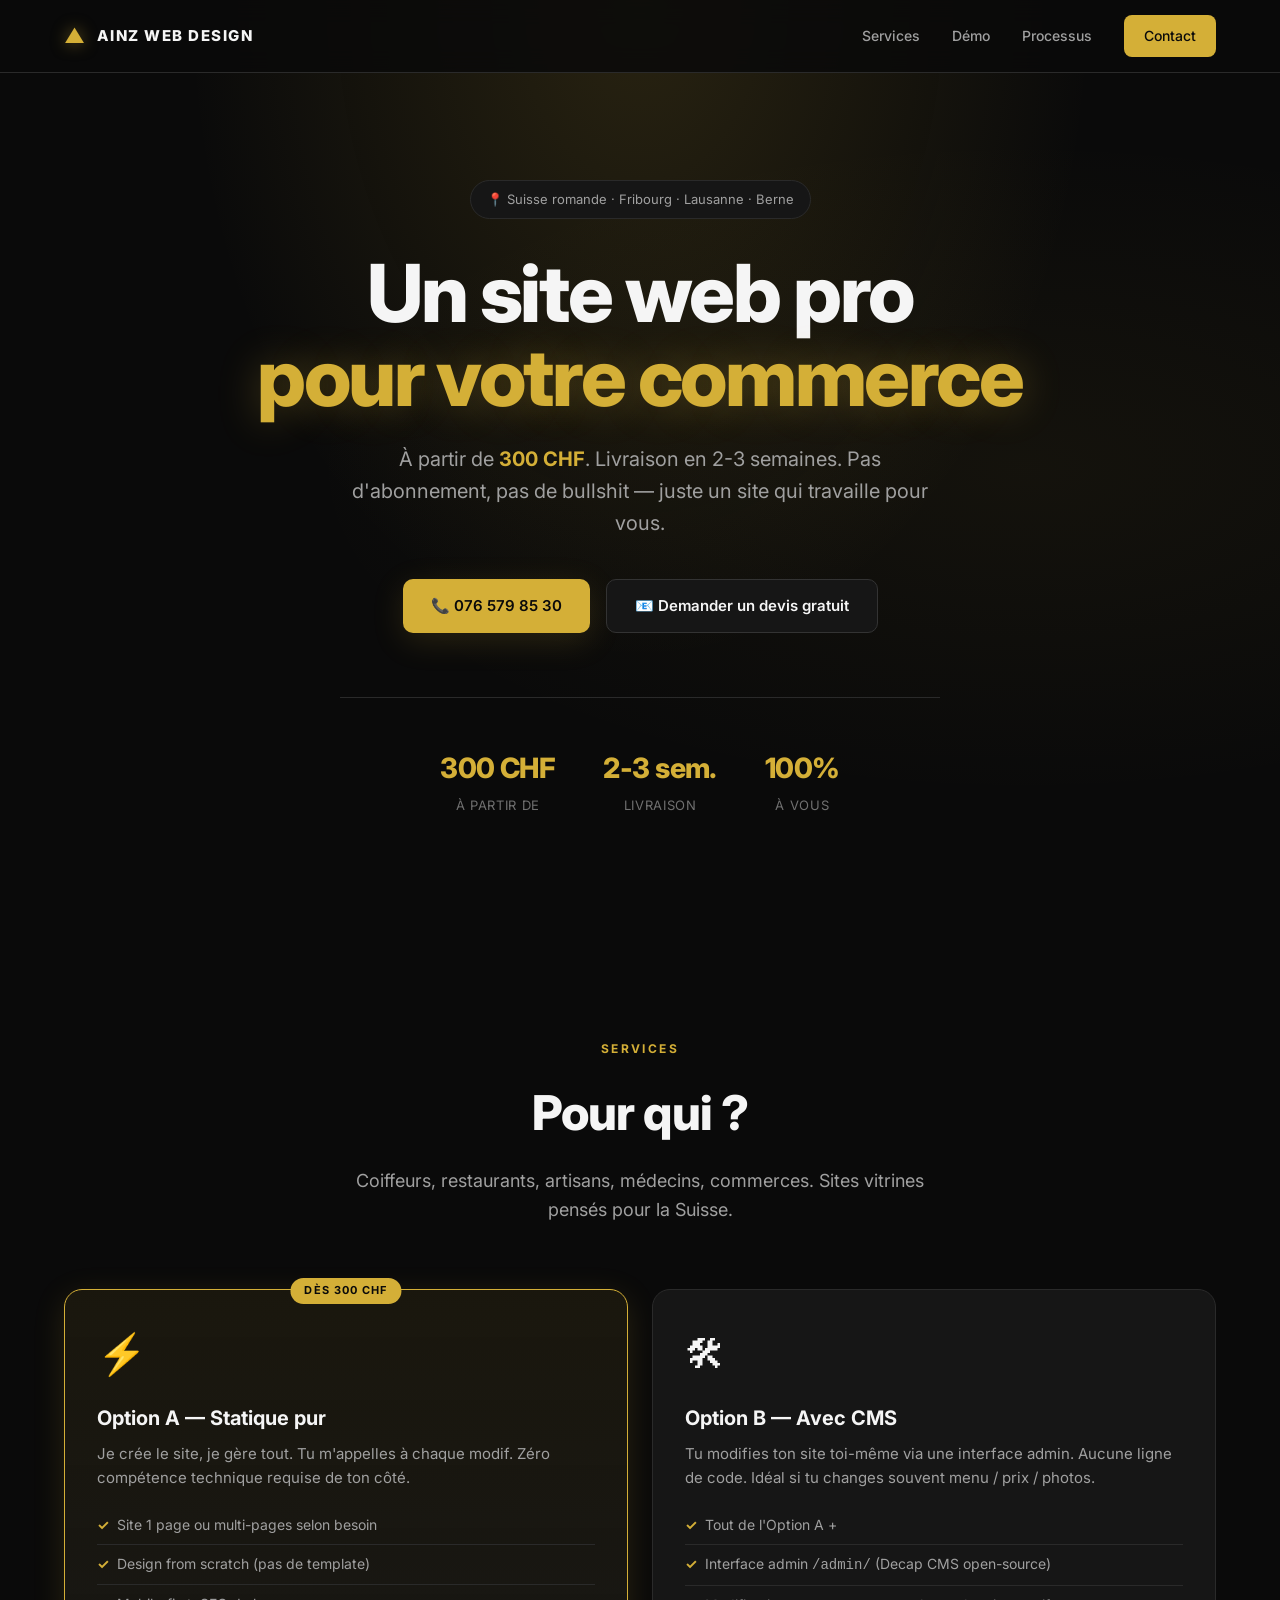
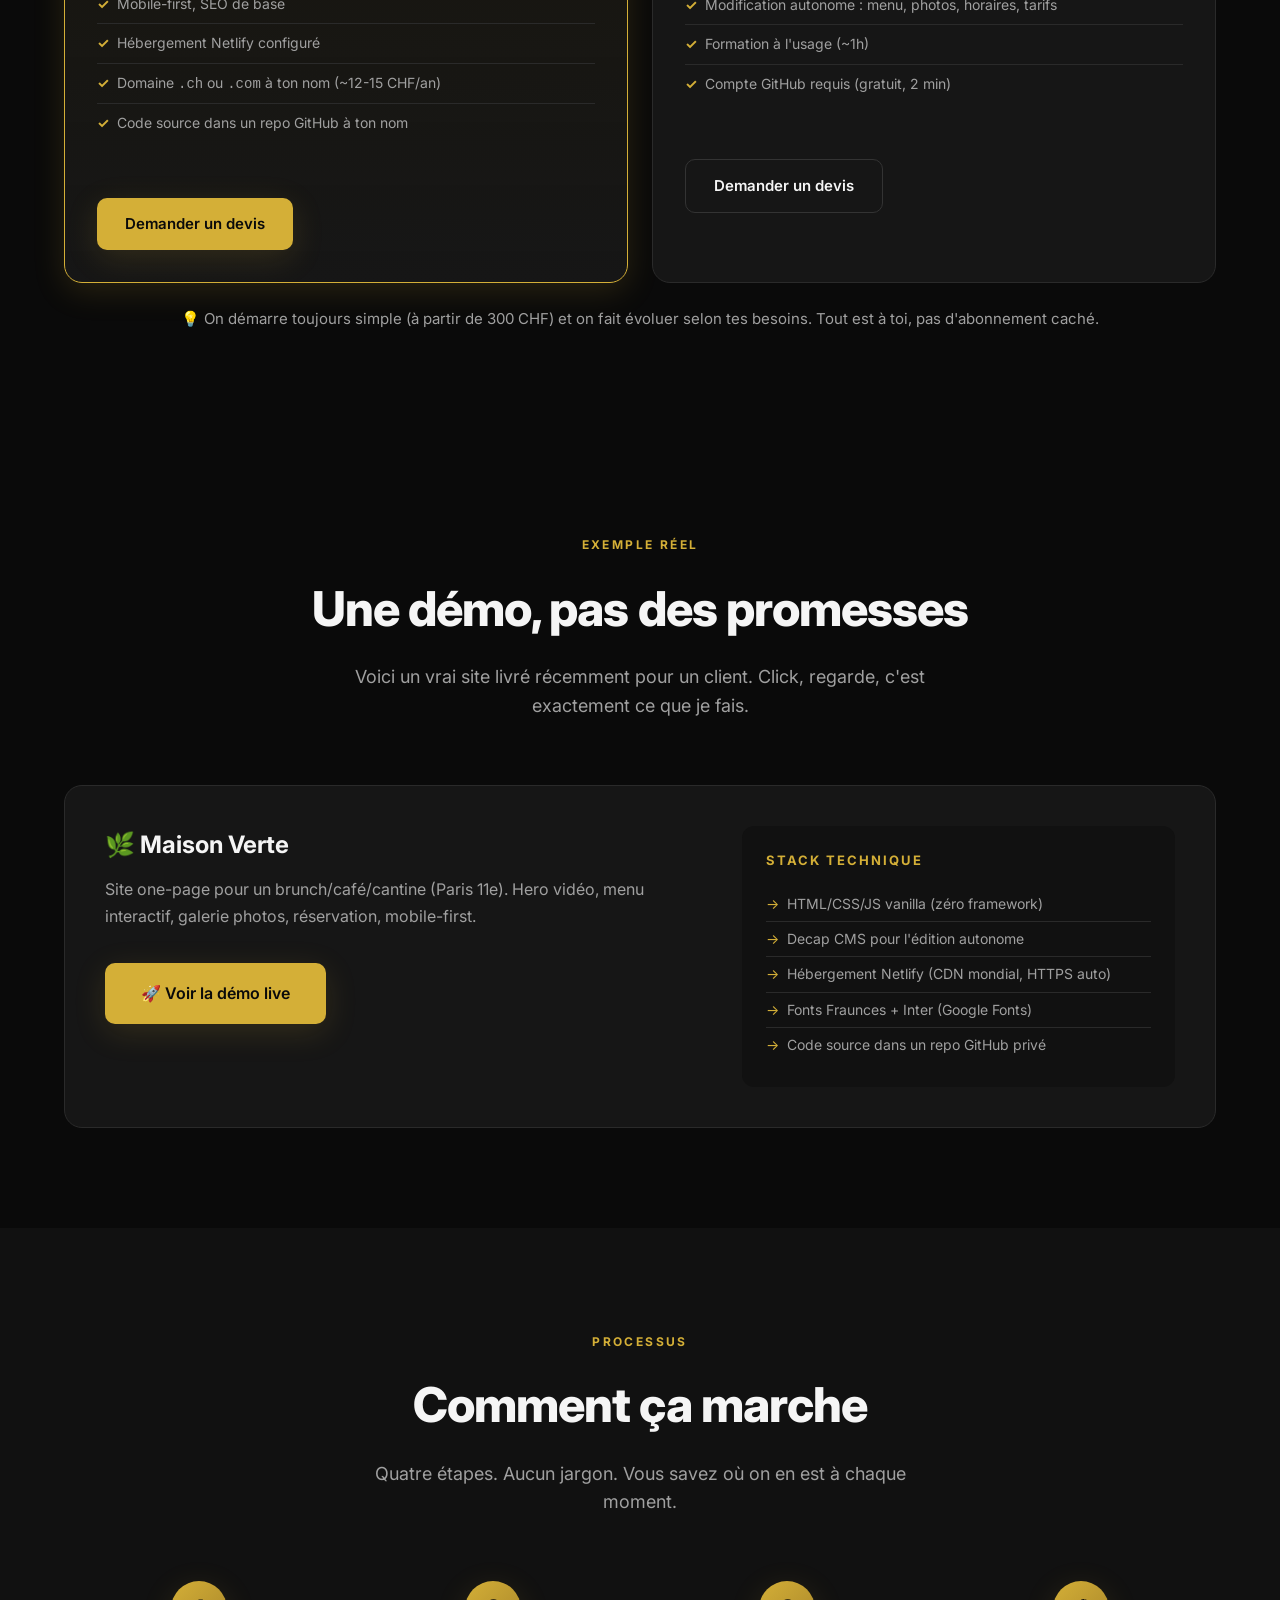
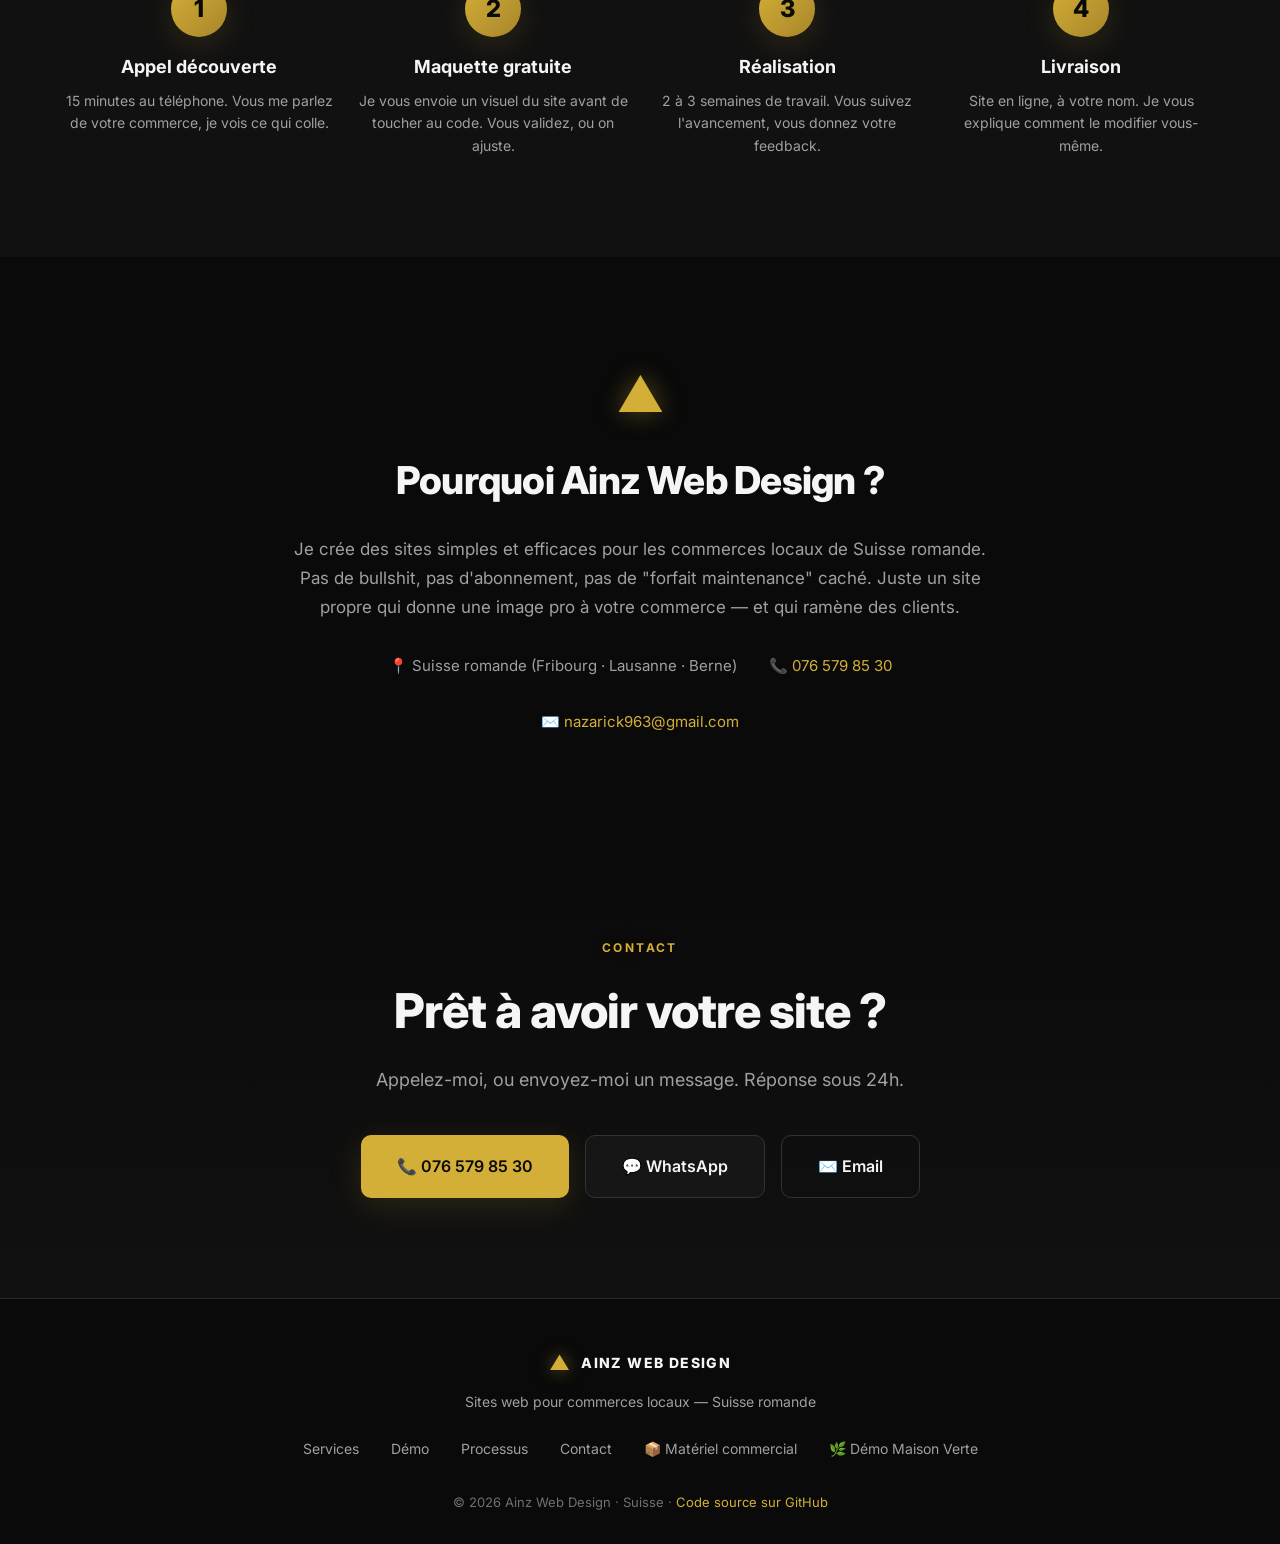
==== commit cc79e1a3: "Align with site-services ecosystem: replace generic services with Option A/B, link to live demo, fix" ====
--- a/index.html
+++ b/index.html
@@ -3,8 +3,8 @@
 <head>
     <meta charset="UTF-8">
     <meta name="viewport" content="width=device-width, initial-scale=1.0">
-    <title>Ainz Web Design — Sites web pour commerces locaux à Fribourg</title>
-    <meta name="description" content="Création de sites web professionnels pour coiffeurs, restaurants, artisans et commerces locaux à Fribourg. À partir de 300 CHF. Livraison en 2-3 semaines.">
+    <title>Ainz Web Design — Sites web pour commerces locaux (Suisse romande)</title>
+    <meta name="description" content="Création de sites web professionnels pour coiffeurs, restaurants, artisans et commerces locaux en Suisse romande. À partir de 300 CHF. Livraison en 2-3 semaines.">
     <meta name="theme-color" content="#0a0a0a">
     <link rel="stylesheet" href="style.css">
     <link rel="preconnect" href="https://fonts.googleapis.com">
@@ -22,8 +22,7 @@
             </a>
             <div class="nav-links">
                 <a href="#services">Services</a>
-                <a href="#pricing">Tarifs</a>
-                <a href="#examples">Exemples</a>
+                <a href="#examples">Démo</a>
                 <a href="#process">Processus</a>
                 <a href="#contact" class="nav-cta">Contact</a>
             </div>
@@ -37,7 +36,7 @@
     <header class="hero">
         <div class="hero-bg"></div>
         <div class="container hero-content">
-            <div class="hero-badge">📍 Fribourg · Suisse romande</div>
+            <div class="hero-badge">📍 Suisse romande · Fribourg · Lausanne · Berne</div>
             <h1 class="hero-title">
                 Un site web pro<br>
                 <span class="gold">pour votre commerce</span>
@@ -77,101 +76,40 @@
             <div class="section-head">
                 <span class="section-tag">SERVICES</span>
                 <h2>Pour qui ?</h2>
-                <p>Des sites pensés pour les commerces locaux qui veulent être visibles sans se prendre la tête.</p>
+                <p>Coiffeurs, restaurants, artisans, médecins, commerces. Sites vitrines pensés pour la Suisse.</p>
             </div>
             <div class="services-grid">
+                <div class="service-card pricing-featured">
+                    <div class="pricing-badge">DÈS 300 CHF</div>
+                    <div class="service-icon">⚡</div>
+                    <h3>Option A — Statique pur</h3>
+                    <p>Je crée le site, je gère tout. Tu m'appelles à chaque modif. Zéro compétence technique requise de ton côté.</p>
+                    <ul class="pricing-features" style="margin-top:16px;text-align:left;">
+                        <li>Site 1 page ou multi-pages selon besoin</li>
+                        <li>Design from scratch (pas de template)</li>
+                        <li>Mobile-first, SEO de base</li>
+                        <li>Hébergement Netlify configuré</li>
+                        <li>Domaine <code>.ch</code> ou <code>.com</code> à ton nom (~12-15 CHF/an)</li>
+                        <li>Code source dans un repo GitHub à ton nom</li>
+                    </ul>
+                    <a href="#contact" class="btn btn-primary" style="margin-top:24px;">Demander un devis</a>
+                </div>
                 <div class="service-card">
-                    <div class="service-icon">💇</div>
-                    <h3>Coiffeurs</h3>
-                    <p>Prestations, tarifs, galerie avant/après, prise de rendez-vous en ligne.</p>
-                </div>
-                <div class="service-card">
-                    <div class="service-icon">🍽</div>
-                    <h3>Restaurants</h3>
-                    <p>Menu, photos des plats, horaires, réservation, accès rapide au téléphone.</p>
-                </div>
-                <div class="service-card">
-                    <div class="service-icon">🔧</div>
-                    <h3>Artisans</h3>
-                    <p>Présentation des services, réalisations, zone d'intervention, devis en ligne.</p>
-                </div>
-                <div class="service-card">
-                    <div class="service-icon">💅</div>
-                    <h3>Esthétique</h3>
-                    <p>Galerie de soins, tarifs, réservation directe, avis clients.</p>
-                </div>
-                <div class="service-card">
-                    <div class="service-icon">🏥</div>
-                    <h3>Médical</h3>
-                    <p>Cabinet, praticiens, horaires, prise de contact rapide et confidentielle.</p>
-                </div>
-                <div class="service-card">
-                    <div class="service-icon">🏪</div>
-                    <h3>Commerces</h3>
-                    <p>Boutique, produits, horaires, click &amp; collect, contact direct.</p>
-                </div>
-            </div>
-        </div>
-    </section>
-
-    <!-- Pricing -->
-    <section id="pricing" class="section section-alt">
-        <div class="container">
-            <div class="section-head">
-                <span class="section-tag">TARIFS</span>
-                <h2>Trois formules. Zéro surprise.</h2>
-                <p>Un prix fixe, un délai clair, un site à vous. Pas d'abonnement caché.</p>
-            </div>
-            <div class="pricing-grid">
-                <div class="pricing-card">
-                    <div class="pricing-name">Essentiel</div>
-                    <div class="pricing-price">300 CHF</div>
-                    <div class="pricing-period">paiement unique</div>
-                    <ul class="pricing-features">
-                        <li>1 page professionnelle</li>
-                        <li>Présentation de l'activité</li>
-                        <li>Services &amp; horaires</li>
-                        <li>Téléphone &amp; WhatsApp cliquables</li>
-                        <li>Carte Google Maps intégrée</li>
-                        <li>Design adapté au mobile</li>
-                        <li>Mise en ligne</li>
+                    <div class="service-icon">🛠</div>
+                    <h3>Option B — Avec CMS</h3>
+                    <p>Tu modifies ton site toi-même via une interface admin. Aucune ligne de code. Idéal si tu changes souvent menu / prix / photos.</p>
+                    <ul class="pricing-features" style="margin-top:16px;text-align:left;">
+                        <li>Tout de l'Option A +</li>
+                        <li>Interface admin <code>/admin/</code> (Decap CMS open-source)</li>
+                        <li>Modification autonome : menu, photos, horaires, tarifs</li>
+                        <li>Formation à l'usage (~1h)</li>
+                        <li>Compte GitHub requis (gratuit, 2 min)</li>
                     </ul>
-                    <a href="#contact" class="btn btn-outline">Choisir</a>
-                </div>
-                <div class="pricing-card pricing-featured">
-                    <div class="pricing-badge">LE PLUS DEMANDÉ</div>
-                    <div class="pricing-name">Standard</div>
-                    <div class="pricing-price">500–700 CHF</div>
-                    <div class="pricing-period">paiement unique</div>
-                    <ul class="pricing-features">
-                        <li>4 à 5 pages</li>
-                        <li>Accueil, Services, Galerie, Avis, Contact</li>
-                        <li>Galerie photos</li>
-                        <li>Avis Google intégrés</li>
-                        <li>Formulaire de contact</li>
-                        <li>Référencement local (SEO de base)</li>
-                        <li>Design personnalisé</li>
-                    </ul>
-                    <a href="#contact" class="btn btn-primary">Choisir</a>
-                </div>
-                <div class="pricing-card">
-                    <div class="pricing-name">Premium</div>
-                    <div class="pricing-price">800–900 CHF</div>
-                    <div class="pricing-period">paiement unique</div>
-                    <ul class="pricing-features">
-                        <li>5 à 7 pages</li>
-                        <li>Tout de Standard +</li>
-                        <li>Réservation en ligne</li>
-                        <li>Multi-langue (FR/DE/EN)</li>
-                        <li>SEO avancé</li>
-                        <li>Menu dynamique (restaurants)</li>
-                        <li>Support prioritaire 30 jours</li>
-                    </ul>
-                    <a href="#contact" class="btn btn-outline">Choisir</a>
+                    <a href="#contact" class="btn btn-outline" style="margin-top:24px;">Demander un devis</a>
                 </div>
             </div>
             <p class="pricing-note">
-                💡 Vous pouvez démarrer simple et évoluer. Tout est à vous, pas d'abonnement.
+                💡 On démarre toujours simple (à partir de 300 CHF) et on fait évoluer selon tes besoins. Tout est à toi, pas d'abonnement caché.
             </p>
         </div>
     </section>
@@ -180,79 +118,28 @@
     <section id="examples" class="section">
         <div class="container">
             <div class="section-head">
-                <span class="section-tag">EXEMPLES</span>
-                <h2>Avant / Après</h2>
-                <p>Trois exemples concrets de ce qu'un site simple et propre change pour un commerce.</p>
-            </div>
-            <div class="examples-grid">
-                <div class="example-card">
-                    <div class="example-preview">
-                        <div class="example-mock mock-before">
-                            <div class="mock-bar"></div>
-                            <div class="mock-line w70"></div>
-                            <div class="mock-line w50"></div>
-                            <div class="mock-line w90"></div>
-                            <div class="mock-line w40"></div>
-                        </div>
-                        <div class="example-arrow">→</div>
-                        <div class="example-mock mock-after">
-                            <div class="mock-bar gold"></div>
-                            <div class="mock-line w70 gold"></div>
-                            <div class="mock-line w50"></div>
-                            <div class="mock-line w90 gold"></div>
-                            <div class="mock-line w40"></div>
-                        </div>
-                    </div>
-                    <div class="example-info">
-                        <h3>💇 Salon de coiffure</h3>
-                        <p>Fiche Google + page d'accueil avec prestations, tarifs et réservation.</p>
-                    </div>
-                </div>
-                <div class="example-card">
-                    <div class="example-preview">
-                        <div class="example-mock mock-before">
-                            <div class="mock-bar"></div>
-                            <div class="mock-line w70"></div>
-                            <div class="mock-line w50"></div>
-                            <div class="mock-line w90"></div>
-                            <div class="mock-line w40"></div>
-                        </div>
-                        <div class="example-arrow">→</div>
-                        <div class="example-mock mock-after">
-                            <div class="mock-bar gold"></div>
-                            <div class="mock-line w70 gold"></div>
-                            <div class="mock-line w50"></div>
-                            <div class="mock-line w90 gold"></div>
-                            <div class="mock-line w40"></div>
-                        </div>
-                    </div>
-                    <div class="example-info">
-                        <h3>🍽 Restaurant</h3>
-                        <p>Menu en ligne, photos des plats, horaires et bouton de réservation.</p>
-                    </div>
-                </div>
-                <div class="example-card">
-                    <div class="example-preview">
-                        <div class="example-mock mock-before">
-                            <div class="mock-bar"></div>
-                            <div class="mock-line w70"></div>
-                            <div class="mock-line w50"></div>
-                            <div class="mock-line w90"></div>
-                            <div class="mock-line w40"></div>
-                        </div>
-                        <div class="example-arrow">→</div>
-                        <div class="example-mock mock-after">
-                            <div class="mock-bar gold"></div>
-                            <div class="mock-line w70 gold"></div>
-                            <div class="mock-line w50"></div>
-                            <div class="mock-line w90 gold"></div>
-                            <div class="mock-line w40"></div>
-                        </div>
-                    </div>
-                    <div class="example-info">
-                        <h3>🔧 Artisan</h3>
-                        <p>Galerie de réalisations, zone d'intervention et formulaire de devis.</p>
-                    </div>
+                <span class="section-tag">EXEMPLE RÉEL</span>
+                <h2>Une démo, pas des promesses</h2>
+                <p>Voici un vrai site livré récemment pour un client. Click, regarde, c'est exactement ce que je fais.</p>
+            </div>
+            <div class="demo-cta">
+                <div class="demo-info">
+                    <h3>🌿 Maison Verte</h3>
+                    <p>Site one-page pour un brunch/café/cantine (Paris 11e). Hero vidéo, menu interactif, galerie photos, réservation, mobile-first.</p>
+                    <a href="https://bewu3p5nrpcq.space.minimax.io"
+                       target="_blank" rel="noopener" class="btn btn-primary btn-large" style="margin-top:24px;">
+                        🚀 Voir la démo live
+                    </a>
+                </div>
+                <div class="demo-tech">
+                    <h4>Stack technique</h4>
+                    <ul>
+                        <li>HTML/CSS/JS vanilla (zéro framework)</li>
+                        <li>Decap CMS pour l'édition autonome</li>
+                        <li>Hébergement Netlify (CDN mondial, HTTPS auto)</li>
+                        <li>Fonts Fraunces + Inter (Google Fonts)</li>
+                        <li>Code source dans un repo GitHub privé</li>
+                    </ul>
                 </div>
             </div>
         </div>
@@ -298,14 +185,14 @@
                 <div class="about-icon">▲</div>
                 <h2>Pourquoi Ainz Web Design ?</h2>
                 <p>
-                    Je crée des sites simples et efficaces pour les commerces locaux de Fribourg.
+                    Je crée des sites simples et efficaces pour les commerces locaux de Suisse romande.
                     Pas de bullshit, pas d'abonnement, pas de "forfait maintenance" caché.
                     Juste un site propre qui donne une image pro à votre commerce — et qui ramène des clients.
                 </p>
                 <div class="about-meta">
-                    <div>📍 Fribourg, Suisse</div>
+                    <div>📍 Suisse romande (Fribourg · Lausanne · Berne)</div>
                     <div>📞 <a href="tel:+41765798530">076 579 85 30</a></div>
-                    <div>✉️ <a href="mailto:contact@ainz-webdesign.ch">contact@ainz-webdesign.ch</a></div>
+                    <div>✉️ <a href="mailto:nazarick963@gmail.com">nazarick963@gmail.com</a></div>
                 </div>
             </div>
         </div>
@@ -326,7 +213,7 @@
                        target="_blank" rel="noopener" class="btn btn-secondary btn-large">
                         💬 WhatsApp
                     </a>
-                    <a href="mailto:contact@ainz-webdesign.ch?subject=Demande%20de%20devis%20site%20web"
+                    <a href="mailto:nazarick963@gmail.com?subject=Demande%20de%20devis%20site%20web"
                        class="btn btn-outline btn-large">
                         ✉️ Email
                     </a>
@@ -343,14 +230,18 @@
                     <span class="logo-mark">▲</span>
                     <span class="logo-text">AINZ WEB DESIGN</span>
                 </div>
-                <p class="footer-tagline">Sites web pour commerces locaux — Fribourg</p>
+                <p class="footer-tagline">Sites web pour commerces locaux — Suisse romande</p>
                 <div class="footer-links">
                     <a href="#services">Services</a>
-                    <a href="#pricing">Tarifs</a>
-                    <a href="#examples">Exemples</a>
+                    <a href="#examples">Démo</a>
+                    <a href="#process">Processus</a>
                     <a href="#contact">Contact</a>
-                </div>
-                <p class="footer-copy">© 2026 Ainz Web Design · Tous droits réservés</p>
+                    <a href="https://github.com/HandsOnNazarick/site-services/tree/main/commercial"
+                       target="_blank" rel="noopener">📦 Matériel commercial</a>
+                    <a href="https://bewu3p5nrpcq.space.minimax.io"
+                       target="_blank" rel="noopener">🌿 Démo Maison Verte</a>
+                </div>
+                <p class="footer-copy">© 2026 Ainz Web Design · Suisse · <a href="https://github.com/HandsOnNazarick/ainz-webdesign" target="_blank" rel="noopener" style="color:var(--gold);">Code source sur GitHub</a></p>
             </div>
         </div>
     </footer>
--- a/style.css
+++ b/style.css
@@ -782,6 +782,80 @@
 }
 
 /* ============================================
+   Demo (Maison Verte live link)
+   ============================================ */
+
+.demo-cta {
+    display: grid;
+    grid-template-columns: 1.4fr 1fr;
+    gap: 32px;
+    background: var(--bg-card);
+    border: 1px solid var(--border);
+    border-radius: var(--radius-lg);
+    padding: 40px;
+    transition: var(--transition);
+}
+
+.demo-cta:hover {
+    border-color: var(--gold);
+}
+
+.demo-info h3 {
+    font-size: 24px;
+    font-weight: 700;
+    margin-bottom: 12px;
+}
+
+.demo-info p {
+    color: var(--text-dim);
+    margin-bottom: 8px;
+    line-height: 1.7;
+}
+
+.demo-tech {
+    background: var(--bg-alt);
+    border-radius: var(--radius);
+    padding: 24px;
+}
+
+.demo-tech h4 {
+    color: var(--gold);
+    font-size: 13px;
+    font-weight: 700;
+    letter-spacing: 0.15em;
+    margin-bottom: 16px;
+    text-transform: uppercase;
+}
+
+.demo-tech ul {
+    list-style: none;
+}
+
+.demo-tech li {
+    color: var(--text-dim);
+    font-size: 14px;
+    padding: 6px 0;
+    border-bottom: 1px solid var(--border);
+}
+
+.demo-tech li:last-child {
+    border-bottom: none;
+}
+
+.demo-tech li::before {
+    content: "→";
+    color: var(--gold);
+    margin-right: 8px;
+}
+
+@media (max-width: 768px) {
+    .demo-cta {
+        grid-template-columns: 1fr;
+        padding: 24px;
+    }
+}
+
+/* ============================================
    Mobile responsive
    ============================================ */
 
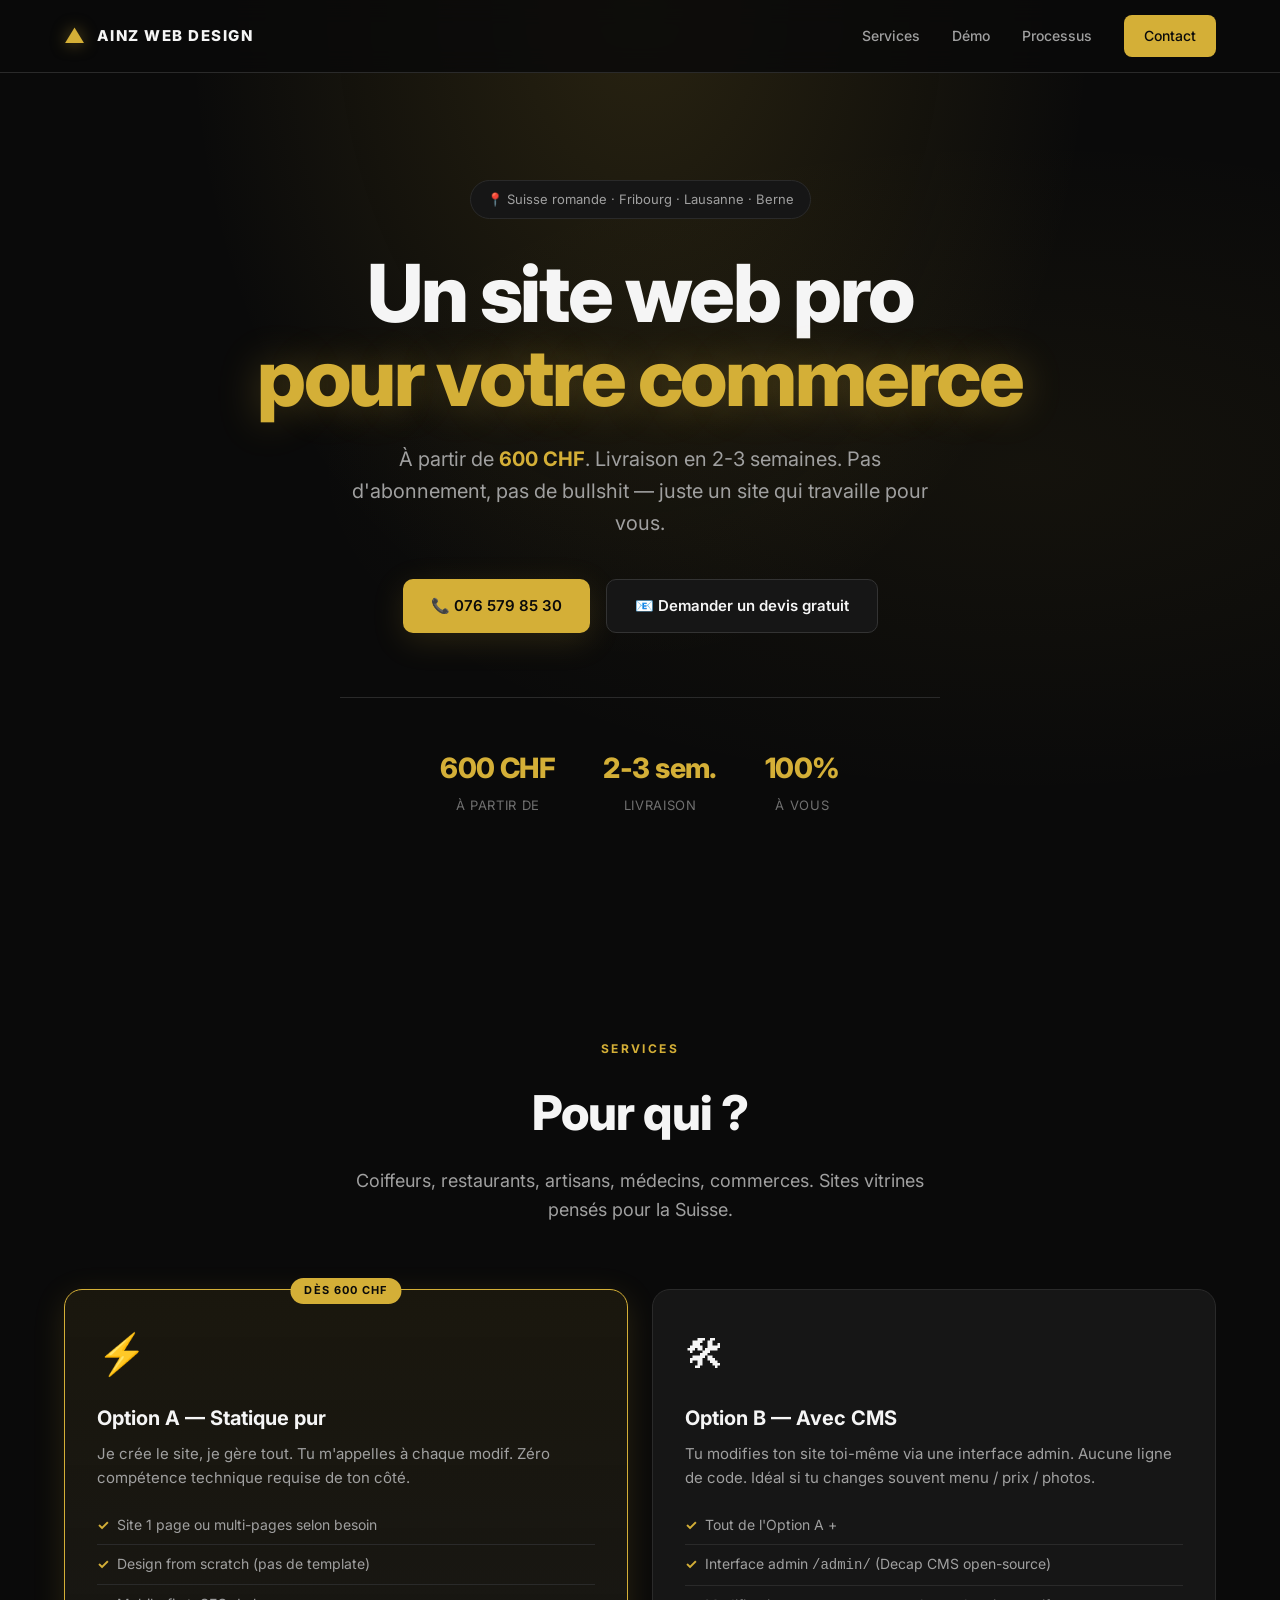
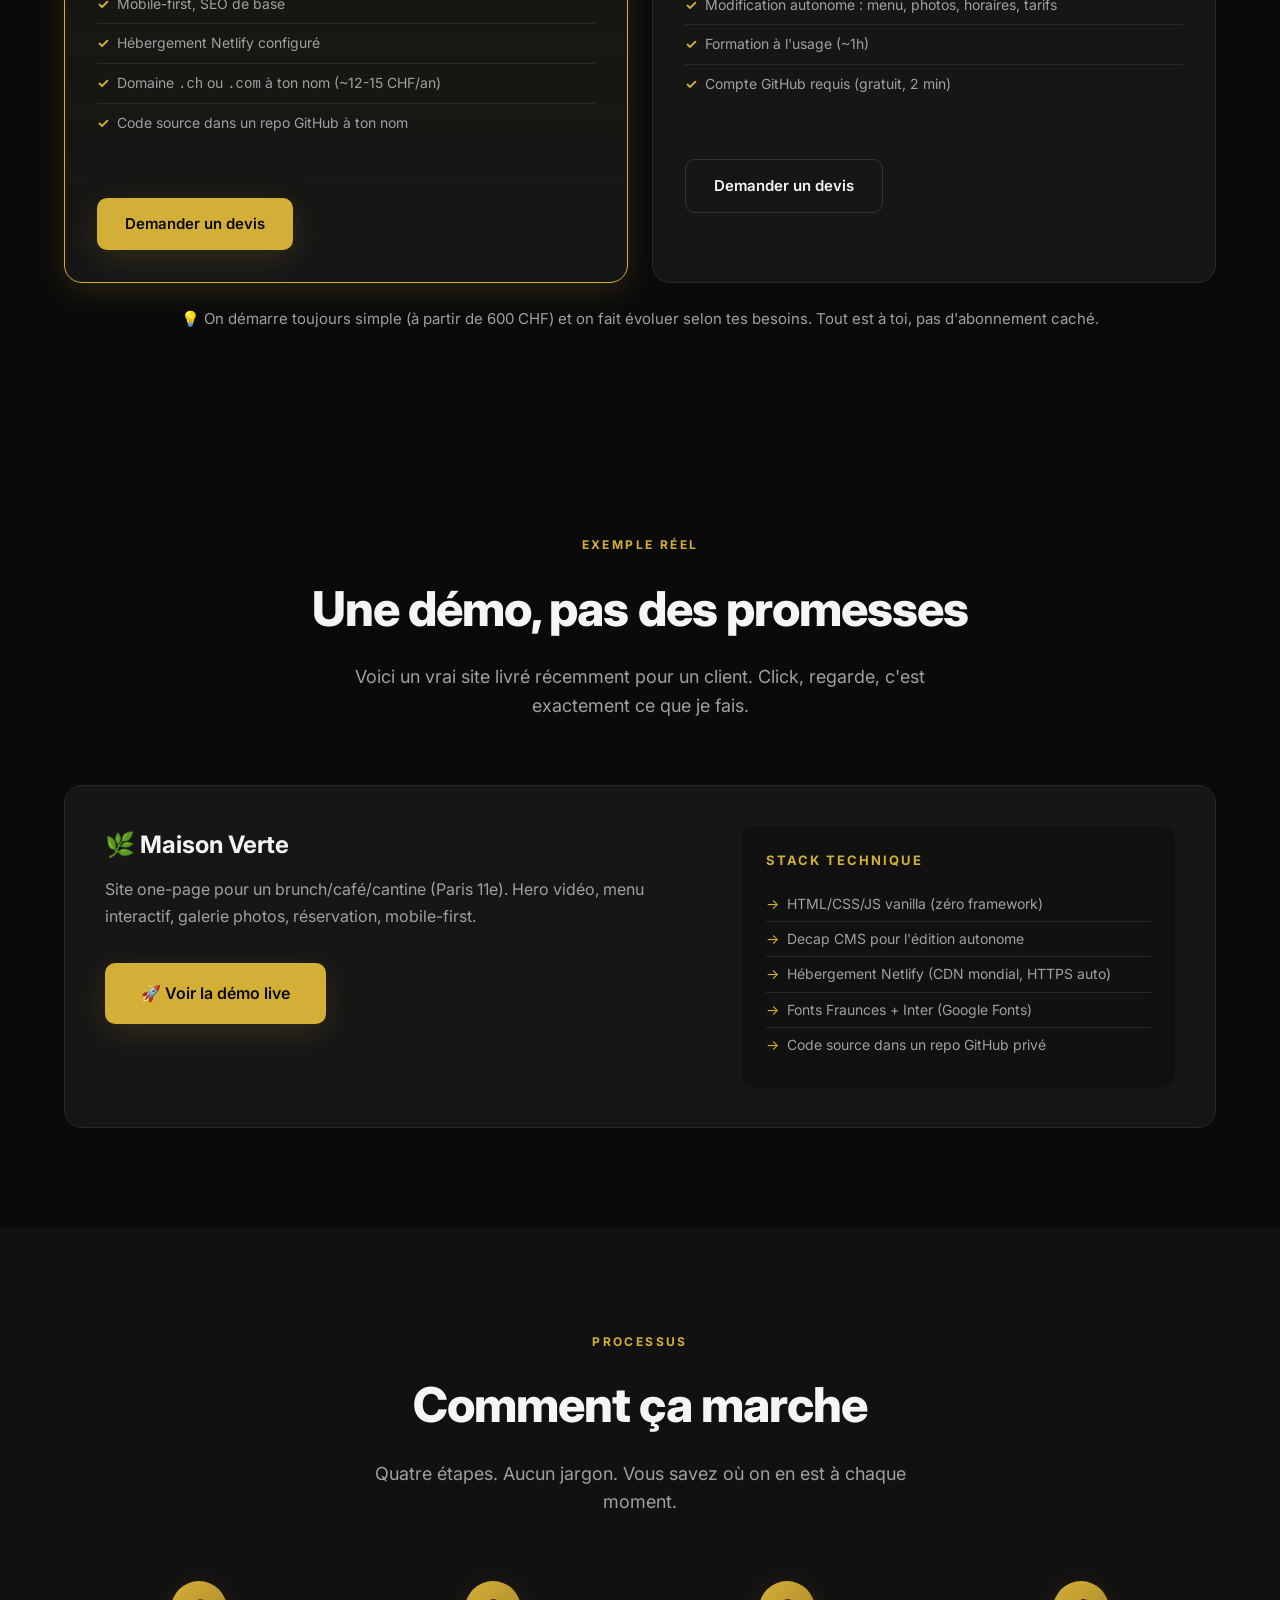
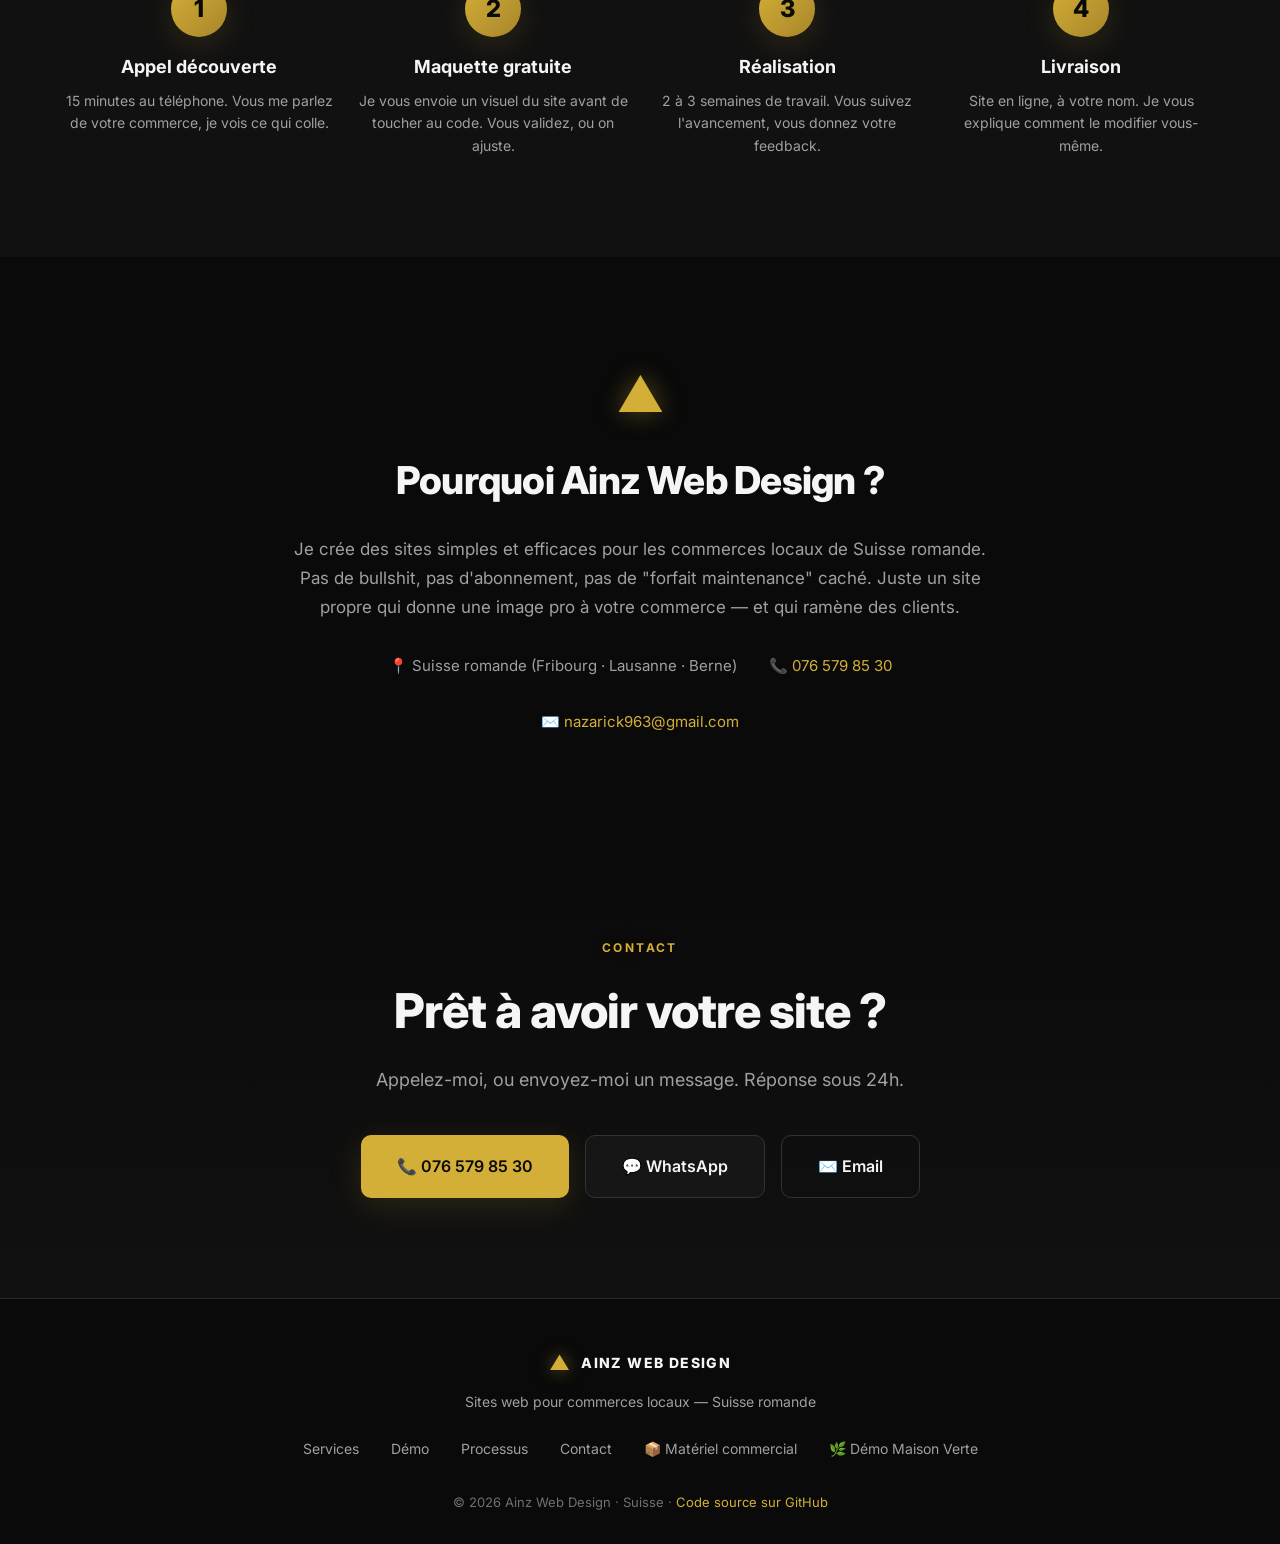
==== commit 2590cbde: "feat(pricing): update freelance web dev prices - Meta description: "À partir de 600 CHF" (was 300 CH" ====
--- a/index.html
+++ b/index.html
@@ -4,7 +4,7 @@
     <meta charset="UTF-8">
     <meta name="viewport" content="width=device-width, initial-scale=1.0">
     <title>Ainz Web Design — Sites web pour commerces locaux (Suisse romande)</title>
-    <meta name="description" content="Création de sites web professionnels pour coiffeurs, restaurants, artisans et commerces locaux en Suisse romande. À partir de 300 CHF. Livraison en 2-3 semaines.">
+    <meta name="description" content="Création de sites web professionnels pour coiffeurs, restaurants, artisans et commerces locaux en Suisse romande. À partir de 600 CHF. Livraison en 2-3 semaines.">
     <meta name="theme-color" content="#0a0a0a">
     <link rel="stylesheet" href="style.css">
     <link rel="preconnect" href="https://fonts.googleapis.com">
@@ -42,7 +42,7 @@
                 <span class="gold">pour votre commerce</span>
             </h1>
             <p class="hero-subtitle">
-                À partir de <strong>300 CHF</strong>. Livraison en 2-3 semaines.
+                À partir de <strong>600 CHF</strong>. Livraison en 2-3 semaines.
                 Pas d'abonnement, pas de bullshit — juste un site qui travaille pour vous.
             </p>
             <div class="hero-cta">
@@ -55,7 +55,7 @@
             </div>
             <div class="hero-stats">
                 <div class="stat">
-                    <div class="stat-num">300 CHF</div>
+                    <div class="stat-num">600 CHF</div>
                     <div class="stat-label">à partir de</div>
                 </div>
                 <div class="stat">
@@ -80,7 +80,7 @@
             </div>
             <div class="services-grid">
                 <div class="service-card pricing-featured">
-                    <div class="pricing-badge">DÈS 300 CHF</div>
+                    <div class="pricing-badge">DÈS 600 CHF</div>
                     <div class="service-icon">⚡</div>
                     <h3>Option A — Statique pur</h3>
                     <p>Je crée le site, je gère tout. Tu m'appelles à chaque modif. Zéro compétence technique requise de ton côté.</p>
@@ -109,7 +109,7 @@
                 </div>
             </div>
             <p class="pricing-note">
-                💡 On démarre toujours simple (à partir de 300 CHF) et on fait évoluer selon tes besoins. Tout est à toi, pas d'abonnement caché.
+                💡 On démarre toujours simple (à partir de 600 CHF) et on fait évoluer selon tes besoins. Tout est à toi, pas d'abonnement caché.
             </p>
         </div>
     </section>
@@ -126,7 +126,7 @@
                 <div class="demo-info">
                     <h3>🌿 Maison Verte</h3>
                     <p>Site one-page pour un brunch/café/cantine (Paris 11e). Hero vidéo, menu interactif, galerie photos, réservation, mobile-first.</p>
-                    <a href="https://bewu3p5nrpcq.space.minimax.io"
+                    <a href="https://handsonnazarick.github.io/demo-restaurant-public/"
                        target="_blank" rel="noopener" class="btn btn-primary btn-large" style="margin-top:24px;">
                         🚀 Voir la démo live
                     </a>
@@ -238,7 +238,7 @@
                     <a href="#contact">Contact</a>
                     <a href="https://github.com/HandsOnNazarick/site-services/tree/main/commercial"
                        target="_blank" rel="noopener">📦 Matériel commercial</a>
-                    <a href="https://bewu3p5nrpcq.space.minimax.io"
+                    <a href="https://handsonnazarick.github.io/demo-restaurant-public/"
                        target="_blank" rel="noopener">🌿 Démo Maison Verte</a>
                 </div>
                 <p class="footer-copy">© 2026 Ainz Web Design · Suisse · <a href="https://github.com/HandsOnNazarick/ainz-webdesign" target="_blank" rel="noopener" style="color:var(--gold);">Code source sur GitHub</a></p>
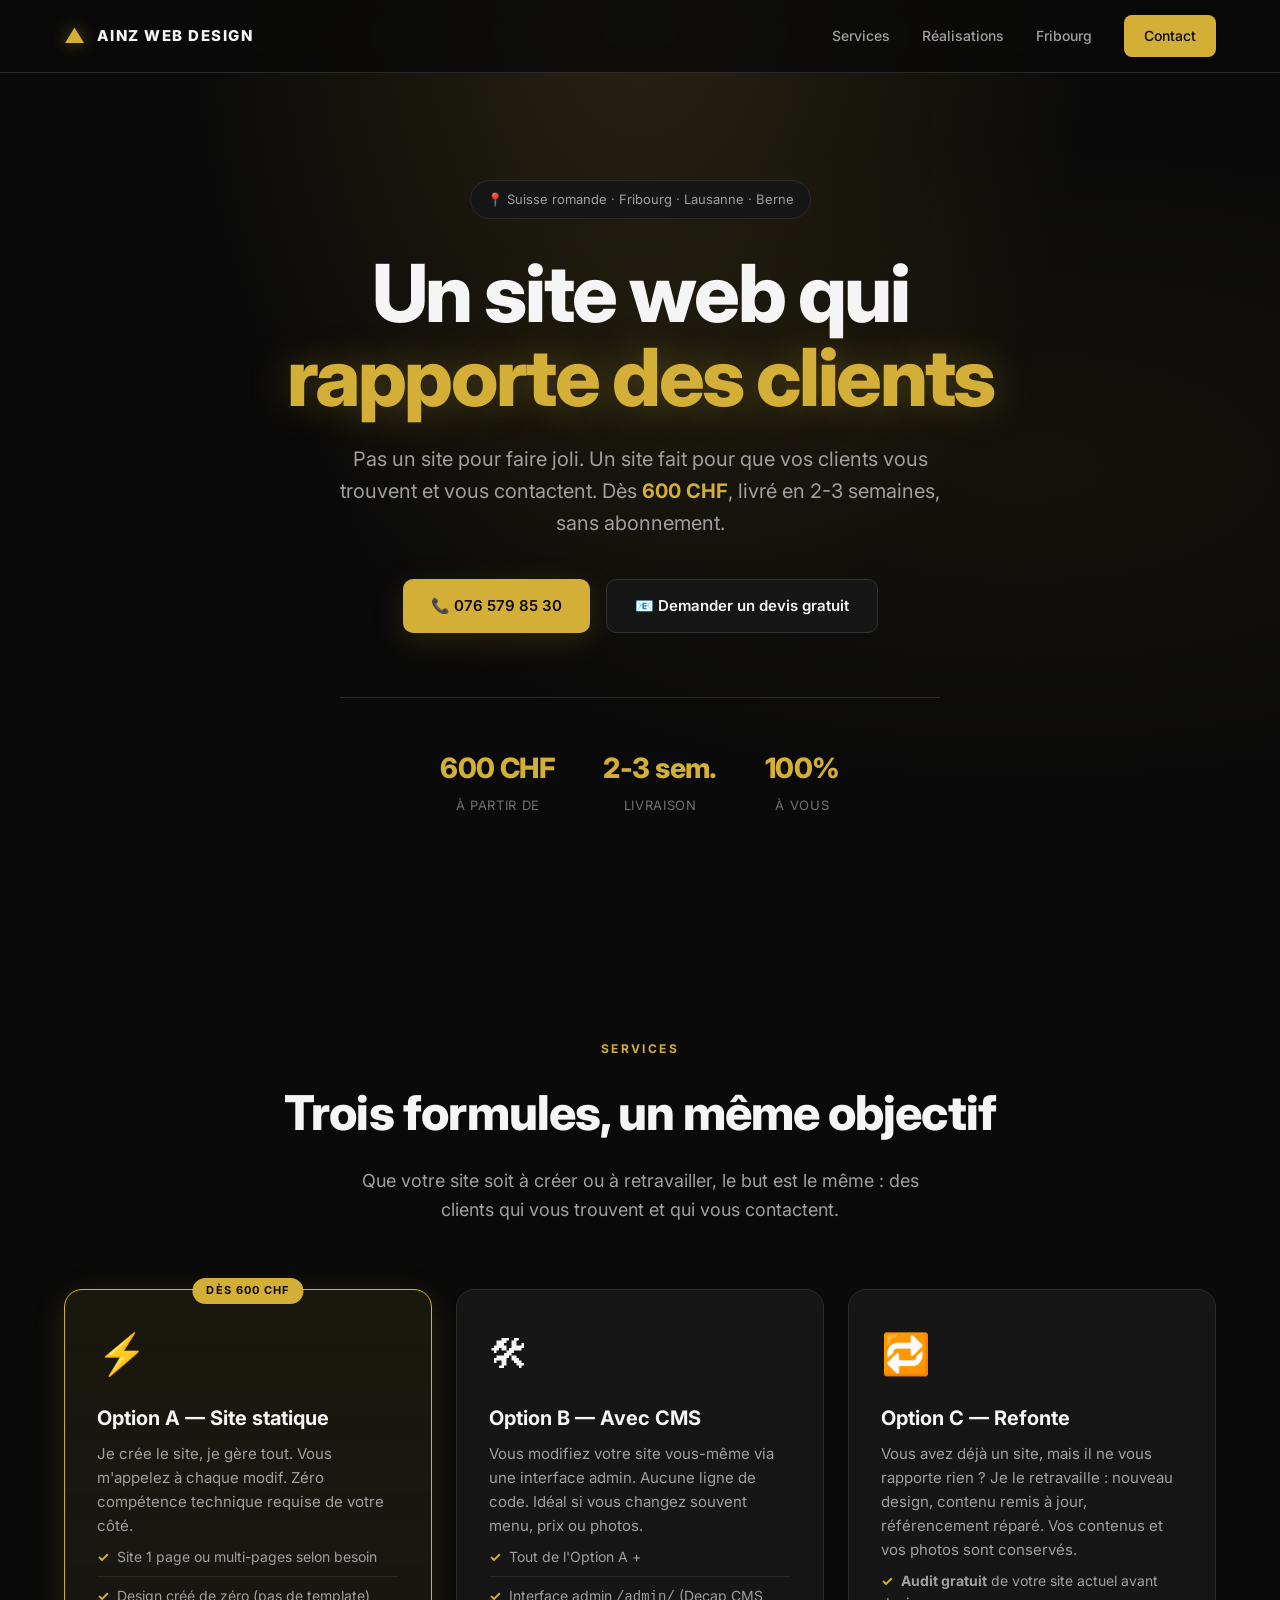
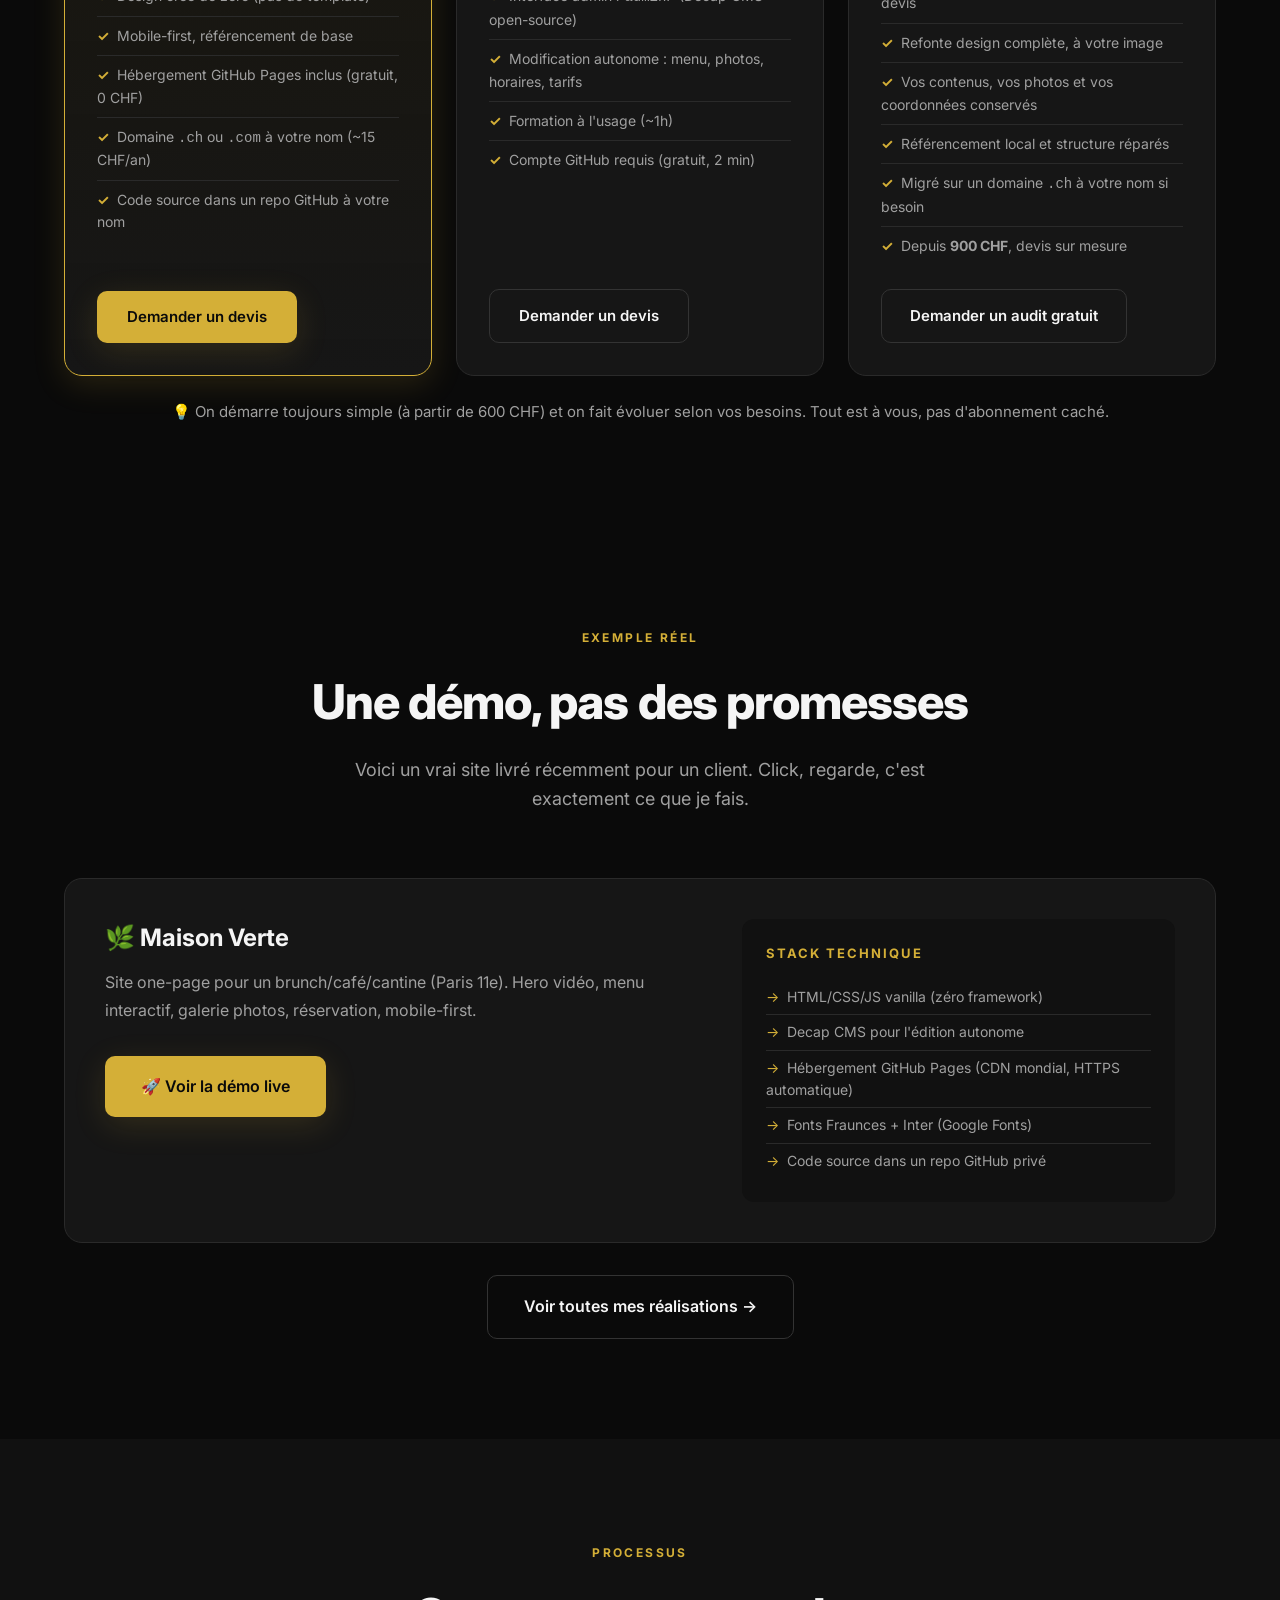
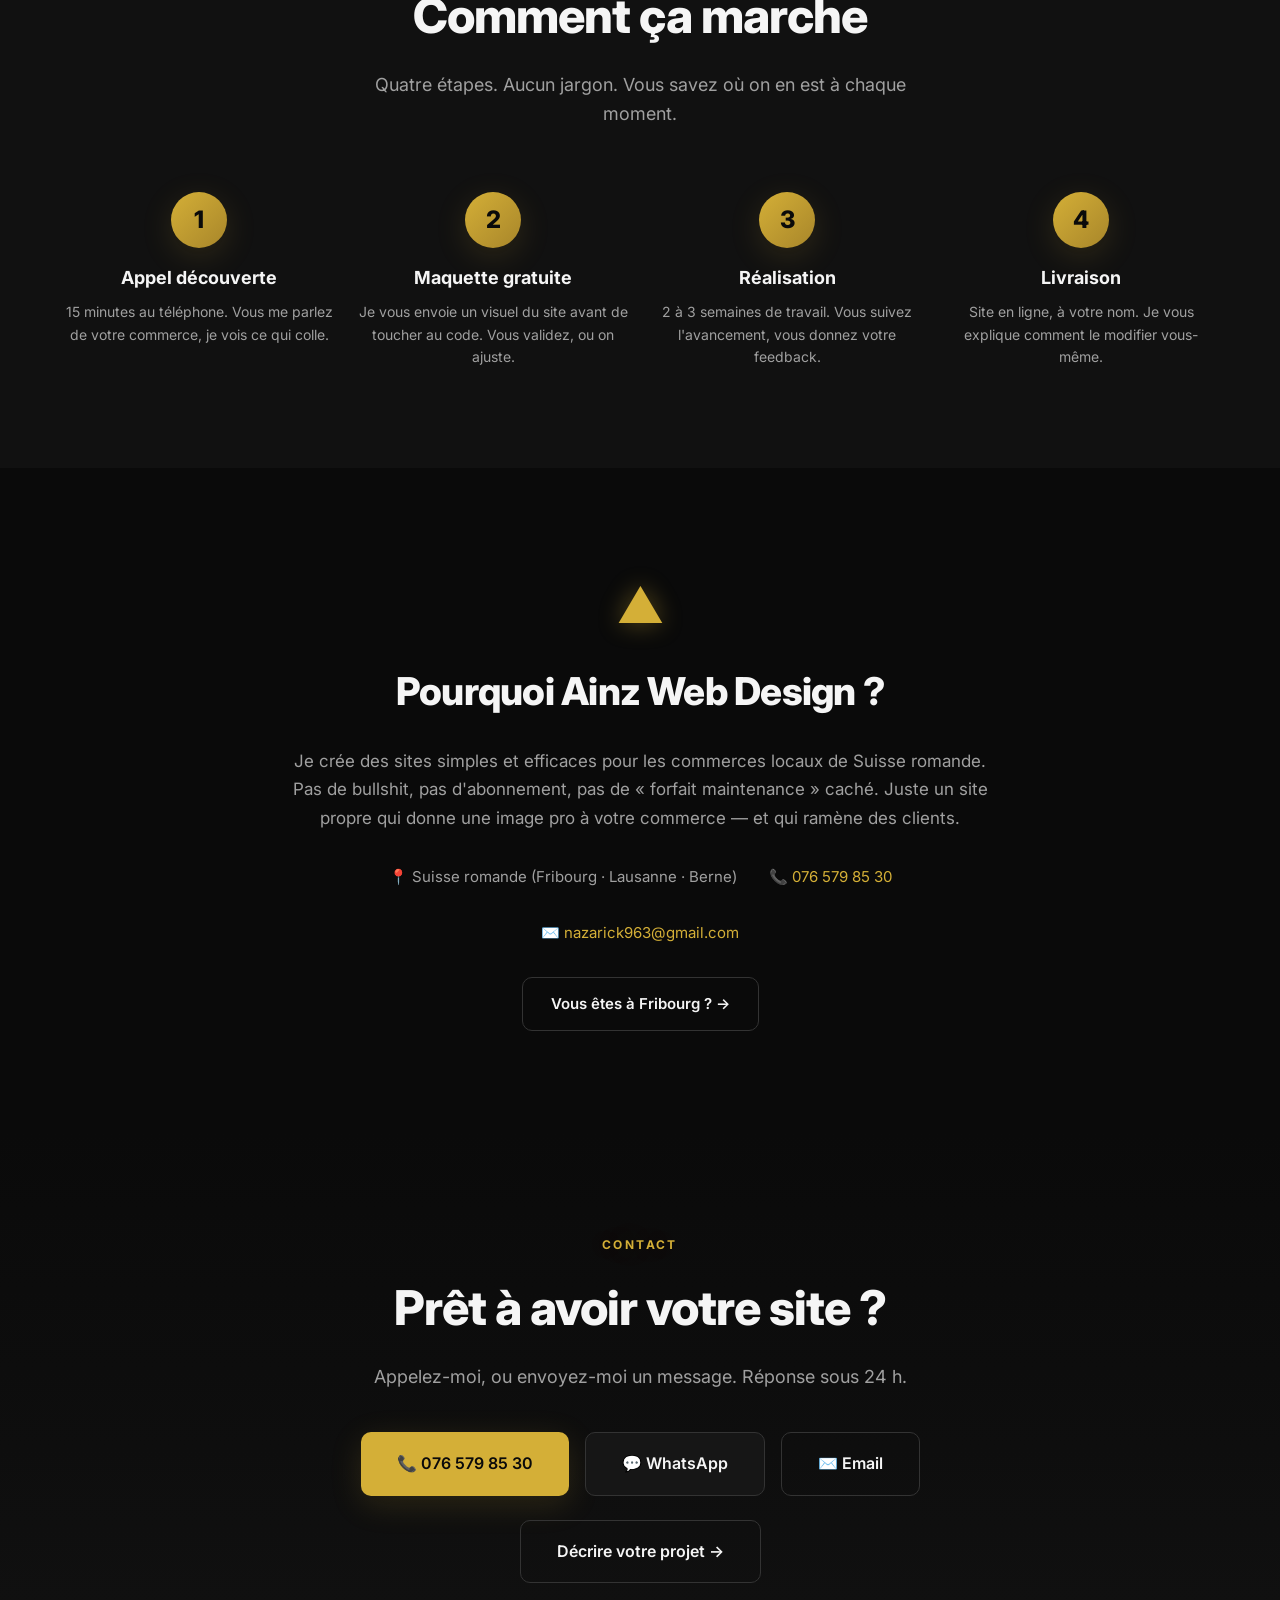
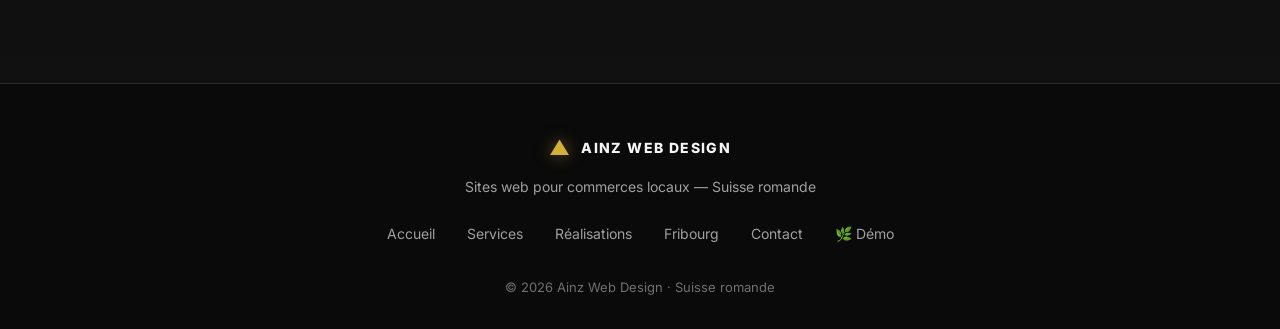
==== commit e64e0c51: "feat(seo): multi-page structure + Option C refonte service - Ajoute services.html (comparatif 3 form" ====
--- a/index.html
+++ b/index.html
@@ -6,6 +6,113 @@
     <title>Ainz Web Design — Sites web pour commerces locaux (Suisse romande)</title>
     <meta name="description" content="Création de sites web professionnels pour coiffeurs, restaurants, artisans et commerces locaux en Suisse romande. À partir de 600 CHF. Livraison en 2-3 semaines.">
     <meta name="theme-color" content="#0a0a0a">
+
+    <!-- Canonical URL (à mettre à jour une fois le domaine custom actif) -->
+    <link rel="canonical" href="https://handsonnazarick.github.io/ainz-webdesign/">
+
+    <!-- Open Graph (partage LinkedIn, WhatsApp, Facebook) -->
+    <meta property="og:type" content="website">
+    <meta property="og:site_name" content="Ainz Web Design">
+    <meta property="og:title" content="Ainz Web Design — Sites web pour commerces locaux (Suisse romande)">
+    <meta property="og:description" content="Sites web professionnels pour coiffeurs, restaurants, artisans et commerces locaux. À partir de 600 CHF. Livraison en 2-3 semaines. Pas d'abonnement, pas de bullshit.">
+    <meta property="og:url" content="https://handsonnazarick.github.io/ainz-webdesign/">
+    <meta property="og:locale" content="fr_CH">
+
+    <!-- Twitter Card -->
+    <meta name="twitter:card" content="summary">
+    <meta name="twitter:title" content="Ainz Web Design — Sites web pour commerces locaux">
+    <meta name="twitter:description" content="Sites web pour coiffeurs, restaurants, artisans en Suisse romande. Dès 600 CHF. Livraison 2-3 semaines.">
+
+    <!-- Schema.org : ProfessionalService (sous-type de LocalBusiness) -->
+    <script type="application/ld+json">
+    {
+      "@context": "https://schema.org",
+      "@type": "ProfessionalService",
+      "name": "Ainz Web Design",
+      "description": "Création de sites web professionnels pour commerces locaux, artisans, restaurateurs et coiffeurs en Suisse romande. Sites vitrines à partir de 600 CHF, livraison en 2-3 semaines.",
+      "url": "https://handsonnazarick.github.io/ainz-webdesign/",
+      "telephone": "+41765798530",
+      "email": "nazarick963@gmail.com",
+      "priceRange": "CHF 600-2000",
+      "image": "https://handsonnazarick.github.io/ainz-webdesign/",
+      "areaServed": [
+        { "@type": "AdministrativeArea", "name": "Fribourg" },
+        { "@type": "AdministrativeArea", "name": "Vaud" },
+        { "@type": "AdministrativeArea", "name": "Berne" },
+        { "@type": "AdministrativeArea", "name": "Neuchâtel" },
+        { "@type": "AdministrativeArea", "name": "Valais" },
+        { "@type": "AdministrativeArea", "name": "Genève" }
+      ],
+      "serviceType": [
+        "Conception de site web",
+        "Site vitrine",
+        "Site one-page",
+        "Site multi-pages",
+        "Refonte de site",
+        "Intégration CMS"
+      ],
+      "knowsAbout": [
+        "HTML",
+        "CSS",
+        "JavaScript",
+        "SEO local",
+        "Responsive design",
+        "Google Business Profile"
+      ],
+      "hasOfferCatalog": {
+        "@type": "OfferCatalog",
+        "name": "Formules de création de site",
+        "itemListElement": [
+          {
+            "@type": "Offer",
+            "itemOffered": {
+              "@type": "Service",
+              "name": "Site vitrine 1 page",
+              "description": "Site one-page avec design sur mesure, mobile-first, référencement de base, hébergement et domaine .ch inclus"
+            },
+            "price": "600",
+            "priceCurrency": "CHF"
+          },
+          {
+            "@type": "Offer",
+            "itemOffered": {
+              "@type": "Service",
+              "name": "Site multi-pages avec SEO local",
+              "description": "Site multi-pages avec design personnalisé, SEO local avancé, jusqu'à 5 sections"
+            },
+            "price": "1200",
+            "priceCurrency": "CHF"
+          },
+          {
+            "@type": "Offer",
+            "itemOffered": {
+              "@type": "Service",
+              "name": "Site avancé avec CMS",
+              "description": "Site multi-pages avancé avec CMS pour gestion autonome, multilingue et réservation en ligne"
+            },
+            "price": "2000",
+            "priceCurrency": "CHF"
+          },
+          {
+            "@type": "Offer",
+            "itemOffered": {
+              "@type": "Service",
+              "name": "Refonte de site existant",
+              "description": "Audit, refonte design et SEO d'un site existant. Devis sur mesure après diagnostic gratuit."
+            },
+            "price": "900",
+            "priceCurrency": "CHF"
+          }
+        ]
+      },
+      "address": {
+        "@type": "PostalAddress",
+        "addressCountry": "CH",
+        "addressRegion": "Suisse romande"
+      }
+    }
+    </script>
+
     <link rel="stylesheet" href="style.css">
     <link rel="preconnect" href="https://fonts.googleapis.com">
     <link rel="preconnect" href="https://fonts.gstatic.com" crossorigin>
@@ -16,15 +123,15 @@
     <!-- Navigation -->
     <nav class="nav">
         <div class="container nav-inner">
-            <a href="#" class="logo">
+            <a href="index.html" class="logo">
                 <span class="logo-mark">▲</span>
                 <span class="logo-text">AINZ WEB DESIGN</span>
             </a>
             <div class="nav-links">
-                <a href="#services">Services</a>
-                <a href="#examples">Démo</a>
-                <a href="#process">Processus</a>
-                <a href="#contact" class="nav-cta">Contact</a>
+                <a href="services.html">Services</a>
+                <a href="realisations.html">Réalisations</a>
+                <a href="fribourg.html">Fribourg</a>
+                <a href="contact.html" class="nav-cta">Contact</a>
             </div>
             <button class="nav-toggle" aria-label="Menu">
                 <span></span><span></span><span></span>
@@ -38,18 +145,19 @@
         <div class="container hero-content">
             <div class="hero-badge">📍 Suisse romande · Fribourg · Lausanne · Berne</div>
             <h1 class="hero-title">
-                Un site web pro<br>
-                <span class="gold">pour votre commerce</span>
+                Un site web qui<br>
+                <span class="gold">rapporte des clients</span>
             </h1>
             <p class="hero-subtitle">
-                À partir de <strong>600 CHF</strong>. Livraison en 2-3 semaines.
-                Pas d'abonnement, pas de bullshit — juste un site qui travaille pour vous.
+                Pas un site pour faire joli. Un site fait pour que vos clients vous trouvent
+                et vous contactent. Dès <strong>600 CHF</strong>, livré en 2-3 semaines,
+                sans abonnement.
             </p>
             <div class="hero-cta">
                 <a href="tel:+41765798530" class="btn btn-primary">
                     📞 076 579 85 30
                 </a>
-                <a href="#contact" class="btn btn-secondary">
+                <a href="contact.html" class="btn btn-secondary">
                     📧 Demander un devis gratuit
                 </a>
             </div>
@@ -75,46 +183,60 @@
         <div class="container">
             <div class="section-head">
                 <span class="section-tag">SERVICES</span>
-                <h2>Pour qui ?</h2>
-                <p>Coiffeurs, restaurants, artisans, médecins, commerces. Sites vitrines pensés pour la Suisse.</p>
+                <h2>Trois formules, un même objectif</h2>
+                <p>Que votre site soit à créer ou à retravailler, le but est le même : des clients qui vous trouvent et qui vous contactent.</p>
             </div>
             <div class="services-grid">
                 <div class="service-card pricing-featured">
                     <div class="pricing-badge">DÈS 600 CHF</div>
                     <div class="service-icon">⚡</div>
-                    <h3>Option A — Statique pur</h3>
-                    <p>Je crée le site, je gère tout. Tu m'appelles à chaque modif. Zéro compétence technique requise de ton côté.</p>
-                    <ul class="pricing-features" style="margin-top:16px;text-align:left;">
+                    <h3>Option A — Site statique</h3>
+                    <p>Je crée le site, je gère tout. Vous m'appelez à chaque modif. Zéro compétence technique requise de votre côté.</p>
+                    <ul class="pricing-features">
                         <li>Site 1 page ou multi-pages selon besoin</li>
-                        <li>Design from scratch (pas de template)</li>
-                        <li>Mobile-first, SEO de base</li>
-                        <li>Hébergement Netlify configuré</li>
-                        <li>Domaine <code>.ch</code> ou <code>.com</code> à ton nom (~12-15 CHF/an)</li>
-                        <li>Code source dans un repo GitHub à ton nom</li>
+                        <li>Design créé de zéro (pas de template)</li>
+                        <li>Mobile-first, référencement de base</li>
+                        <li>Hébergement GitHub Pages inclus (gratuit, 0 CHF)</li>
+                        <li>Domaine <code>.ch</code> ou <code>.com</code> à votre nom (~15 CHF/an)</li>
+                        <li>Code source dans un repo GitHub à votre nom</li>
                     </ul>
-                    <a href="#contact" class="btn btn-primary" style="margin-top:24px;">Demander un devis</a>
+                    <a href="contact.html" class="btn btn-primary">Demander un devis</a>
                 </div>
                 <div class="service-card">
                     <div class="service-icon">🛠</div>
                     <h3>Option B — Avec CMS</h3>
-                    <p>Tu modifies ton site toi-même via une interface admin. Aucune ligne de code. Idéal si tu changes souvent menu / prix / photos.</p>
-                    <ul class="pricing-features" style="margin-top:16px;text-align:left;">
+                    <p>Vous modifiez votre site vous-même via une interface admin. Aucune ligne de code. Idéal si vous changez souvent menu, prix ou photos.</p>
+                    <ul class="pricing-features">
                         <li>Tout de l'Option A +</li>
                         <li>Interface admin <code>/admin/</code> (Decap CMS open-source)</li>
                         <li>Modification autonome : menu, photos, horaires, tarifs</li>
                         <li>Formation à l'usage (~1h)</li>
                         <li>Compte GitHub requis (gratuit, 2 min)</li>
                     </ul>
-                    <a href="#contact" class="btn btn-outline" style="margin-top:24px;">Demander un devis</a>
+                    <a href="contact.html" class="btn btn-outline">Demander un devis</a>
+                </div>
+                <div class="service-card">
+                    <div class="service-icon">🔁</div>
+                    <h3>Option C — Refonte</h3>
+                    <p>Vous avez déjà un site, mais il ne vous rapporte rien ? Je le retravaille : nouveau design, contenu remis à jour, référencement réparé. Vos contenus et vos photos sont conservés.</p>
+                    <ul class="pricing-features">
+                        <li><strong>Audit gratuit</strong> de votre site actuel avant devis</li>
+                        <li>Refonte design complète, à votre image</li>
+                        <li>Vos contenus, vos photos et vos coordonnées conservés</li>
+                        <li>Référencement local et structure réparés</li>
+                        <li>Migré sur un domaine <code>.ch</code> à votre nom si besoin</li>
+                        <li>Depuis <strong>900 CHF</strong>, devis sur mesure</li>
+                    </ul>
+                    <a href="contact.html" class="btn btn-outline">Demander un audit gratuit</a>
                 </div>
             </div>
             <p class="pricing-note">
-                💡 On démarre toujours simple (à partir de 600 CHF) et on fait évoluer selon tes besoins. Tout est à toi, pas d'abonnement caché.
+                💡 On démarre toujours simple (à partir de 600 CHF) et on fait évoluer selon vos besoins. Tout est à vous, pas d'abonnement caché.
             </p>
         </div>
     </section>
 
-    <!-- Examples -->
+    <!-- Realisations preview -->
     <section id="examples" class="section">
         <div class="container">
             <div class="section-head">
@@ -136,11 +258,14 @@
                     <ul>
                         <li>HTML/CSS/JS vanilla (zéro framework)</li>
                         <li>Decap CMS pour l'édition autonome</li>
-                        <li>Hébergement Netlify (CDN mondial, HTTPS auto)</li>
+                        <li>Hébergement GitHub Pages (CDN mondial, HTTPS automatique)</li>
                         <li>Fonts Fraunces + Inter (Google Fonts)</li>
                         <li>Code source dans un repo GitHub privé</li>
                     </ul>
                 </div>
+            </div>
+            <div style="text-align:center;margin-top:32px;">
+                <a href="realisations.html" class="btn btn-outline btn-large">Voir toutes mes réalisations →</a>
             </div>
         </div>
     </section>
@@ -186,7 +311,7 @@
                 <h2>Pourquoi Ainz Web Design ?</h2>
                 <p>
                     Je crée des sites simples et efficaces pour les commerces locaux de Suisse romande.
-                    Pas de bullshit, pas d'abonnement, pas de "forfait maintenance" caché.
+                    Pas de bullshit, pas d'abonnement, pas de « forfait maintenance » caché.
                     Juste un site propre qui donne une image pro à votre commerce — et qui ramène des clients.
                 </p>
                 <div class="about-meta">
@@ -194,6 +319,9 @@
                     <div>📞 <a href="tel:+41765798530">076 579 85 30</a></div>
                     <div>✉️ <a href="mailto:nazarick963@gmail.com">nazarick963@gmail.com</a></div>
                 </div>
+                <div style="margin-top:32px;">
+                    <a href="fribourg.html" class="btn btn-outline">Vous êtes à Fribourg ? →</a>
+                </div>
             </div>
         </div>
     </section>
@@ -204,7 +332,7 @@
             <div class="cta-content">
                 <span class="section-tag gold">CONTACT</span>
                 <h2>Prêt à avoir votre site ?</h2>
-                <p>Appelez-moi, ou envoyez-moi un message. Réponse sous 24h.</p>
+                <p>Appelez-moi, ou envoyez-moi un message. Réponse sous 24 h.</p>
                 <div class="cta-buttons">
                     <a href="tel:+41765798530" class="btn btn-primary btn-large">
                         📞 076 579 85 30
@@ -218,6 +346,9 @@
                         ✉️ Email
                     </a>
                 </div>
+                <div style="margin-top:24px;">
+                    <a href="contact.html" class="btn btn-outline btn-large">Décrire votre projet →</a>
+                </div>
             </div>
         </div>
     </section>
@@ -232,16 +363,15 @@
                 </div>
                 <p class="footer-tagline">Sites web pour commerces locaux — Suisse romande</p>
                 <div class="footer-links">
-                    <a href="#services">Services</a>
-                    <a href="#examples">Démo</a>
-                    <a href="#process">Processus</a>
-                    <a href="#contact">Contact</a>
-                    <a href="https://github.com/HandsOnNazarick/site-services/tree/main/commercial"
-                       target="_blank" rel="noopener">📦 Matériel commercial</a>
+                    <a href="index.html">Accueil</a>
+                    <a href="services.html">Services</a>
+                    <a href="realisations.html">Réalisations</a>
+                    <a href="fribourg.html">Fribourg</a>
+                    <a href="contact.html">Contact</a>
                     <a href="https://handsonnazarick.github.io/demo-restaurant-public/"
-                       target="_blank" rel="noopener">🌿 Démo Maison Verte</a>
-                </div>
-                <p class="footer-copy">© 2026 Ainz Web Design · Suisse · <a href="https://github.com/HandsOnNazarick/ainz-webdesign" target="_blank" rel="noopener" style="color:var(--gold);">Code source sur GitHub</a></p>
+                       target="_blank" rel="noopener">🌿 Démo</a>
+                </div>
+                <p class="footer-copy">© 2026 Ainz Web Design · Suisse romande</p>
             </div>
         </div>
     </footer>
--- a/style.css
+++ b/style.css
@@ -183,6 +183,7 @@
     font-size: 13px;
     color: var(--text-dim);
     margin-bottom: 32px;
+    max-width: 100%;
 }
 
 .hero-title {
@@ -356,6 +357,11 @@
     display: grid;
     grid-template-columns: repeat(auto-fit, minmax(280px, 1fr));
     gap: 24px;
+    align-items: stretch;
+}
+
+.services-grid .service-card {
+    height: 100%;
 }
 
 .service-card {
@@ -364,6 +370,19 @@
     border-radius: var(--radius-lg);
     padding: 32px;
     transition: var(--transition);
+    display: flex;
+    flex-direction: column;
+}
+
+.service-card > .btn {
+    margin-top: auto;
+    align-self: flex-start;
+    min-width: 200px;
+    text-align: center;
+}
+
+.service-card .pricing-features {
+    margin-bottom: 24px;
 }
 
 .service-card:hover {
@@ -858,6 +877,478 @@
 /* ============================================
    Mobile responsive
    ============================================ */
+
+/* ============================================
+   Multi-page : navigation + shared blocks
+   ============================================ */
+
+.nav-links a[href$=".html"] {
+    color: var(--text-dim);
+}
+
+/* Page hero (pages internes) */
+.page-hero {
+    position: relative;
+    padding: 150px 0 80px;
+    overflow: hidden;
+    text-align: center;
+    border-bottom: 1px solid var(--border);
+}
+
+.page-hero .hero-bg {
+    background:
+        radial-gradient(ellipse at 50% 0%, rgba(212, 175, 55, 0.13) 0%, transparent 55%),
+        radial-gradient(ellipse at 15% 60%, rgba(212, 175, 55, 0.05) 0%, transparent 45%);
+}
+
+.page-hero h1 {
+    font-size: clamp(2.2rem, 5.5vw, 4rem);
+    font-weight: 800;
+    line-height: 1.08;
+    letter-spacing: -0.03em;
+    margin-bottom: 20px;
+    max-width: 900px;
+    margin-left: auto;
+    margin-right: auto;
+}
+
+.page-hero p {
+    font-size: clamp(1rem, 1.8vw, 1.2rem);
+    color: var(--text-dim);
+    max-width: 680px;
+    margin: 0 auto 32px;
+    line-height: 1.7;
+}
+
+.page-hero .hero-cta {
+    margin-bottom: 0;
+}
+
+/* Fil d'Ariane */
+.breadcrumb {
+    display: flex;
+    gap: 10px;
+    justify-content: center;
+    align-items: center;
+    flex-wrap: wrap;
+    font-size: 13px;
+    color: var(--text-muted);
+    margin-bottom: 20px;
+}
+
+.breadcrumb a {
+    color: var(--text-dim);
+    transition: var(--transition);
+}
+
+.breadcrumb a:hover {
+    color: var(--gold);
+}
+
+.breadcrumb span {
+    color: var(--gold);
+}
+
+/* Grille de contenu (page interne) */
+.content-grid {
+    display: grid;
+    grid-template-columns: repeat(auto-fit, minmax(320px, 1fr));
+    gap: 28px;
+}
+
+/* Bloc de texte éditorial (SEO) */
+.prose {
+    max-width: 760px;
+    margin: 0 auto;
+}
+
+.prose h2 {
+    font-size: clamp(1.6rem, 3vw, 2.25rem);
+    font-weight: 800;
+    letter-spacing: -0.02em;
+    margin: 56px 0 20px;
+}
+
+.prose h3 {
+    font-size: 1.25rem;
+    font-weight: 700;
+    margin: 36px 0 12px;
+    color: var(--gold);
+}
+
+.prose p {
+    color: var(--text-dim);
+    font-size: 17px;
+    line-height: 1.75;
+    margin-bottom: 18px;
+}
+
+.prose ul {
+    list-style: none;
+    margin: 0 0 24px;
+}
+
+.prose ul li {
+    color: var(--text-dim);
+    font-size: 16px;
+    line-height: 1.7;
+    padding: 8px 0 8px 28px;
+    position: relative;
+}
+
+.prose ul li::before {
+    content: "→";
+    color: var(--gold);
+    position: absolute;
+    left: 0;
+    font-weight: 700;
+}
+
+.prose strong {
+    color: var(--text);
+}
+
+/* Carte de realization (portfolio) */
+.work-card {
+    background: var(--bg-card);
+    border: 1px solid var(--border);
+    border-radius: var(--radius-lg);
+    overflow: hidden;
+    transition: var(--transition);
+    display: flex;
+    flex-direction: column;
+}
+
+.work-card:hover {
+    transform: translateY(-4px);
+    border-color: var(--gold);
+    box-shadow: var(--shadow-gold);
+}
+
+.work-visual {
+    aspect-ratio: 16 / 9;
+    background: linear-gradient(135deg, var(--bg-alt) 0%, var(--bg-card) 100%);
+    display: flex;
+    align-items: center;
+    justify-content: center;
+    border-bottom: 1px solid var(--border);
+    position: relative;
+    overflow: hidden;
+}
+
+.work-visual .work-glyph {
+    font-size: 64px;
+    opacity: 0.9;
+}
+
+.work-visual .work-label {
+    position: absolute;
+    bottom: 16px;
+    left: 16px;
+    background: rgba(10, 10, 10, 0.85);
+    border: 1px solid var(--border-light);
+    padding: 5px 12px;
+    border-radius: 999px;
+    font-size: 12px;
+    color: var(--gold);
+    letter-spacing: 0.05em;
+}
+
+.work-body {
+    padding: 28px;
+    display: flex;
+    flex-direction: column;
+    flex: 1;
+}
+
+.work-body h3 {
+    font-size: 20px;
+    font-weight: 700;
+    margin-bottom: 6px;
+}
+
+.work-meta {
+    display: flex;
+    gap: 14px;
+    flex-wrap: wrap;
+    font-size: 13px;
+    color: var(--text-muted);
+    margin-bottom: 16px;
+}
+
+.work-meta span {
+    padding: 3px 10px;
+    border: 1px solid var(--border);
+    border-radius: 999px;
+}
+
+.work-body p {
+    color: var(--text-dim);
+    font-size: 15px;
+    line-height: 1.7;
+    margin-bottom: 20px;
+}
+
+.work-result {
+    background: var(--bg-alt);
+    border-left: 2px solid var(--gold);
+    border-radius: 0 var(--radius) var(--radius) 0;
+    padding: 14px 18px;
+    margin-bottom: 20px;
+    margin-top: auto;
+}
+
+.work-result strong {
+    display: block;
+    color: var(--gold);
+    font-size: 12px;
+    letter-spacing: 0.12em;
+    text-transform: uppercase;
+    margin-bottom: 6px;
+}
+
+.work-result p {
+    color: var(--text-dim);
+    font-size: 14px;
+    line-height: 1.6;
+    margin: 0;
+}
+
+.work-links {
+    display: flex;
+    gap: 12px;
+    flex-wrap: wrap;
+    margin-top: auto;
+}
+
+/* Tableau comparatif (offre) */
+.compare-table {
+    width: 100%;
+    border-collapse: collapse;
+    margin-bottom: 32px;
+    font-size: 15px;
+}
+
+.compare-table th,
+.compare-table td {
+    padding: 16px 18px;
+    text-align: left;
+    border-bottom: 1px solid var(--border);
+}
+
+.compare-table thead th {
+    color: var(--gold);
+    font-size: 13px;
+    letter-spacing: 0.1em;
+    text-transform: uppercase;
+    font-weight: 700;
+    background: var(--bg-alt);
+}
+
+.compare-table td {
+    color: var(--text-dim);
+}
+
+.compare-table td:first-child {
+    color: var(--text);
+    font-weight: 600;
+}
+
+.compare-table tbody tr:hover {
+    background: var(--bg-card);
+}
+
+.table-scroll {
+    overflow-x: auto;
+    -webkit-overflow-scrolling: touch;
+}
+
+/* FAQ */
+.faq-list {
+    max-width: 760px;
+    margin: 0 auto;
+}
+
+.faq-item {
+    background: var(--bg-card);
+    border: 1px solid var(--border);
+    border-radius: var(--radius);
+    padding: 22px 26px;
+    margin-bottom: 14px;
+    transition: var(--transition);
+}
+
+.faq-item:hover {
+    border-color: var(--border-light);
+}
+
+.faq-item h3 {
+    font-size: 17px;
+    font-weight: 700;
+    margin-bottom: 10px;
+    color: var(--text);
+}
+
+.faq-item p {
+    color: var(--text-dim);
+    font-size: 15px;
+    line-height: 1.7;
+    margin: 0;
+}
+
+/* Formulaire de contact */
+.contact-grid {
+    display: grid;
+    grid-template-columns: 1fr 1.2fr;
+    gap: 48px;
+    align-items: start;
+}
+
+.contact-form {
+    background: var(--bg-card);
+    border: 1px solid var(--border);
+    border-radius: var(--radius-lg);
+    padding: 36px;
+}
+
+.form-row {
+    display: grid;
+    grid-template-columns: 1fr 1fr;
+    gap: 18px;
+    margin-bottom: 18px;
+}
+
+.form-field {
+    display: flex;
+    flex-direction: column;
+    gap: 8px;
+    margin-bottom: 18px;
+}
+
+.form-field label {
+    font-size: 13px;
+    font-weight: 600;
+    color: var(--text-dim);
+    letter-spacing: 0.03em;
+}
+
+.form-field input,
+.form-field select,
+.form-field textarea {
+    background: var(--bg-alt);
+    border: 1px solid var(--border-light);
+    border-radius: 8px;
+    padding: 12px 14px;
+    color: var(--text);
+    font-family: inherit;
+    font-size: 15px;
+    transition: var(--transition);
+    width: 100%;
+}
+
+.form-field input:focus,
+.form-field select:focus,
+.form-field textarea:focus {
+    outline: none;
+    border-color: var(--gold);
+    box-shadow: 0 0 0 3px rgba(212, 175, 55, 0.12);
+}
+
+.form-field textarea {
+    resize: vertical;
+    min-height: 130px;
+}
+
+.form-field select {
+    cursor: pointer;
+}
+
+.form-note {
+    font-size: 13px;
+    color: var(--text-muted);
+    margin-top: 16px;
+    line-height: 1.6;
+}
+
+/* Cartes de zone geographique */
+.zone-grid {
+    display: grid;
+    grid-template-columns: repeat(auto-fit, minmax(240px, 1fr));
+    gap: 20px;
+}
+
+.zone-card {
+    background: var(--bg-card);
+    border: 1px solid var(--border);
+    border-radius: var(--radius);
+    padding: 24px;
+    transition: var(--transition);
+}
+
+.zone-card:hover {
+    border-color: var(--gold);
+    transform: translateY(-3px);
+}
+
+.zone-card h3 {
+    font-size: 18px;
+    font-weight: 700;
+    margin-bottom: 8px;
+    color: var(--gold);
+}
+
+.zone-card p {
+    color: var(--text-dim);
+    font-size: 14px;
+    line-height: 1.65;
+}
+
+/* Bandeau mise en avant */
+.highlight-band {
+    background: linear-gradient(135deg, rgba(212, 175, 55, 0.1) 0%, var(--bg-card) 70%);
+    border: 1px solid var(--gold);
+    border-radius: var(--radius-lg);
+    padding: 36px;
+    text-align: center;
+    margin-bottom: 48px;
+}
+
+.highlight-band h2 {
+    font-size: clamp(1.5rem, 3vw, 2.25rem);
+    font-weight: 800;
+    letter-spacing: -0.02em;
+    margin-bottom: 12px;
+}
+
+.highlight-band p {
+    color: var(--text-dim);
+    font-size: 17px;
+    max-width: 620px;
+    margin: 0 auto 24px;
+    line-height: 1.7;
+}
+
+@media (max-width: 900px) {
+    .contact-grid {
+        grid-template-columns: 1fr;
+        gap: 32px;
+    }
+}
+
+@media (max-width: 768px) {
+    .form-row {
+        grid-template-columns: 1fr;
+        gap: 0;
+    }
+
+    .contact-form {
+        padding: 24px;
+    }
+
+    .page-hero {
+        padding: 120px 0 60px;
+    }
+}
 
 @media (max-width: 768px) {
     .nav-links {
@@ -883,6 +1374,19 @@
         display: flex;
     }
 
+    .hero-badge {
+        font-size: 12px;
+        padding: 7px 13px;
+        line-height: 1.5;
+        white-space: normal;
+    }
+
+    .pricing-badge {
+        font-size: 10px;
+        letter-spacing: 0.06em;
+        padding: 4px 10px;
+    }
+
     .nav-toggle.active span:nth-child(1) {
         transform: translateY(7px) rotate(45deg);
     }
